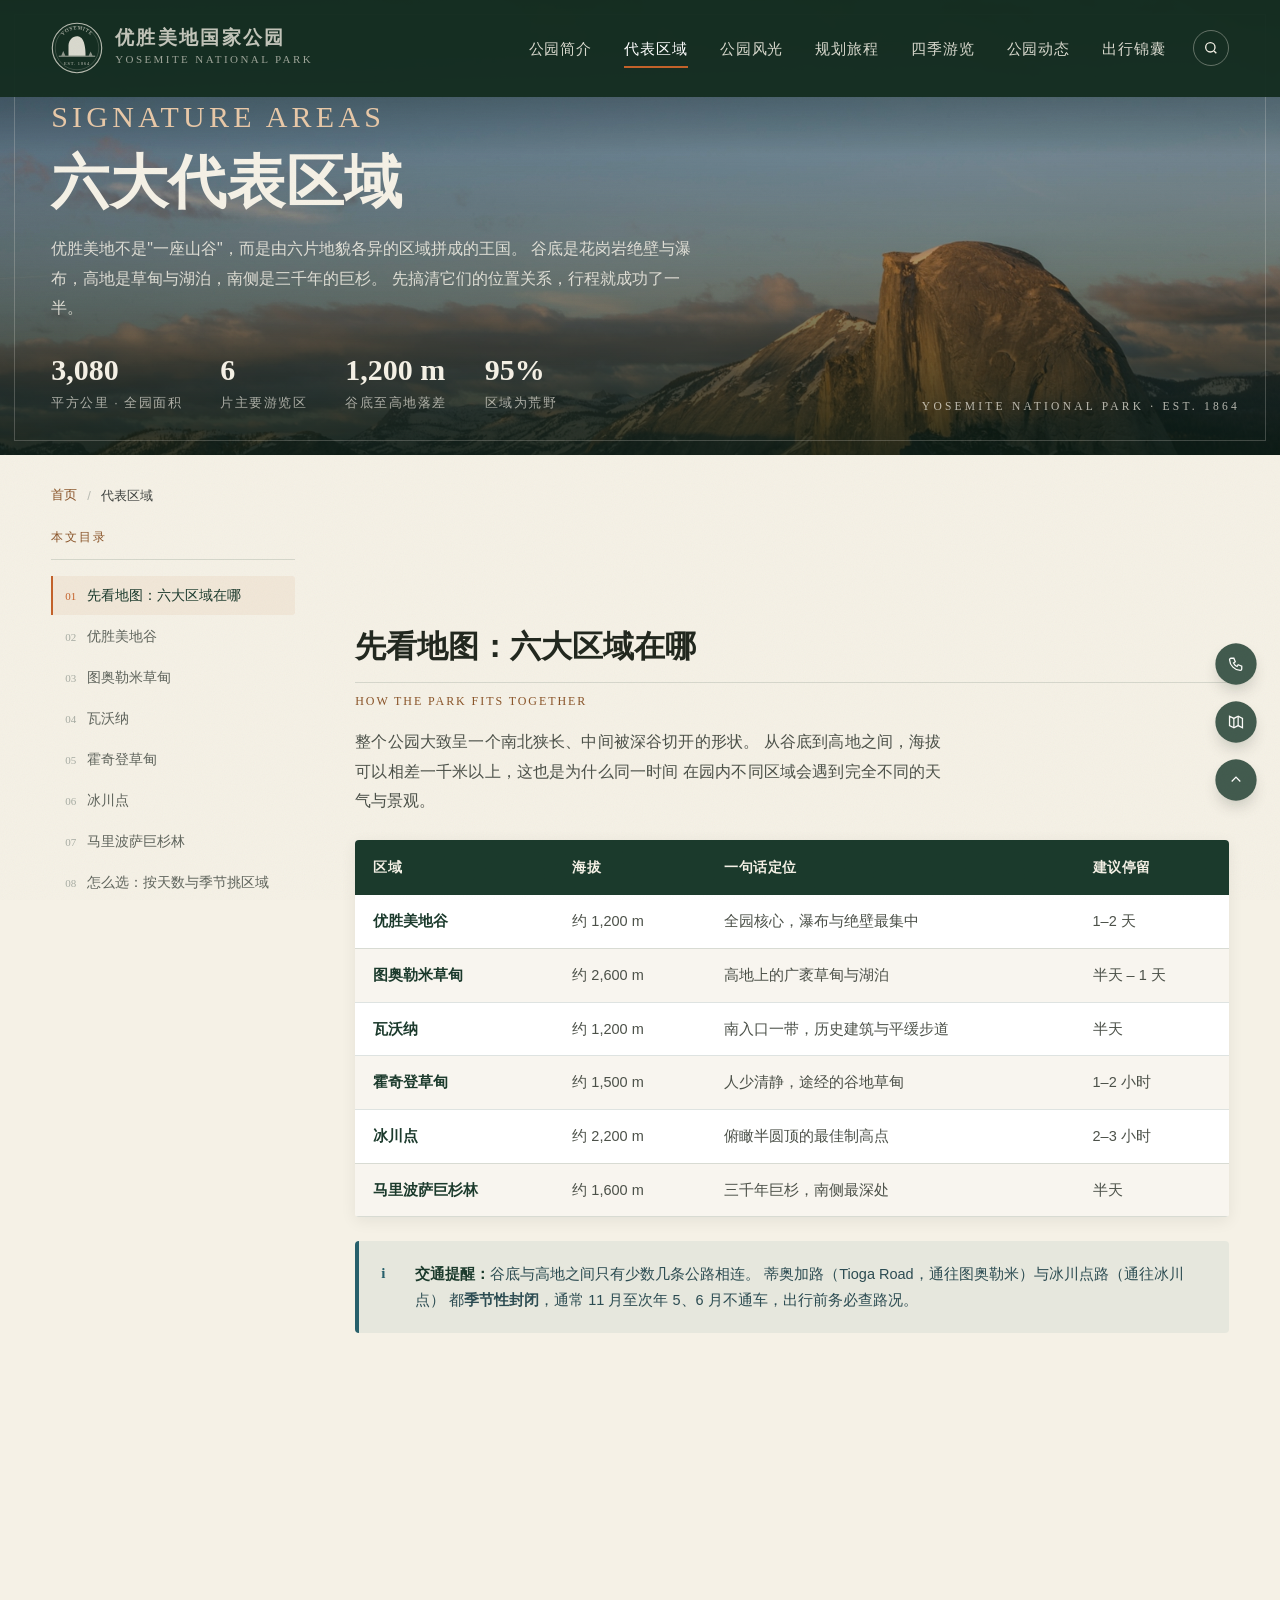
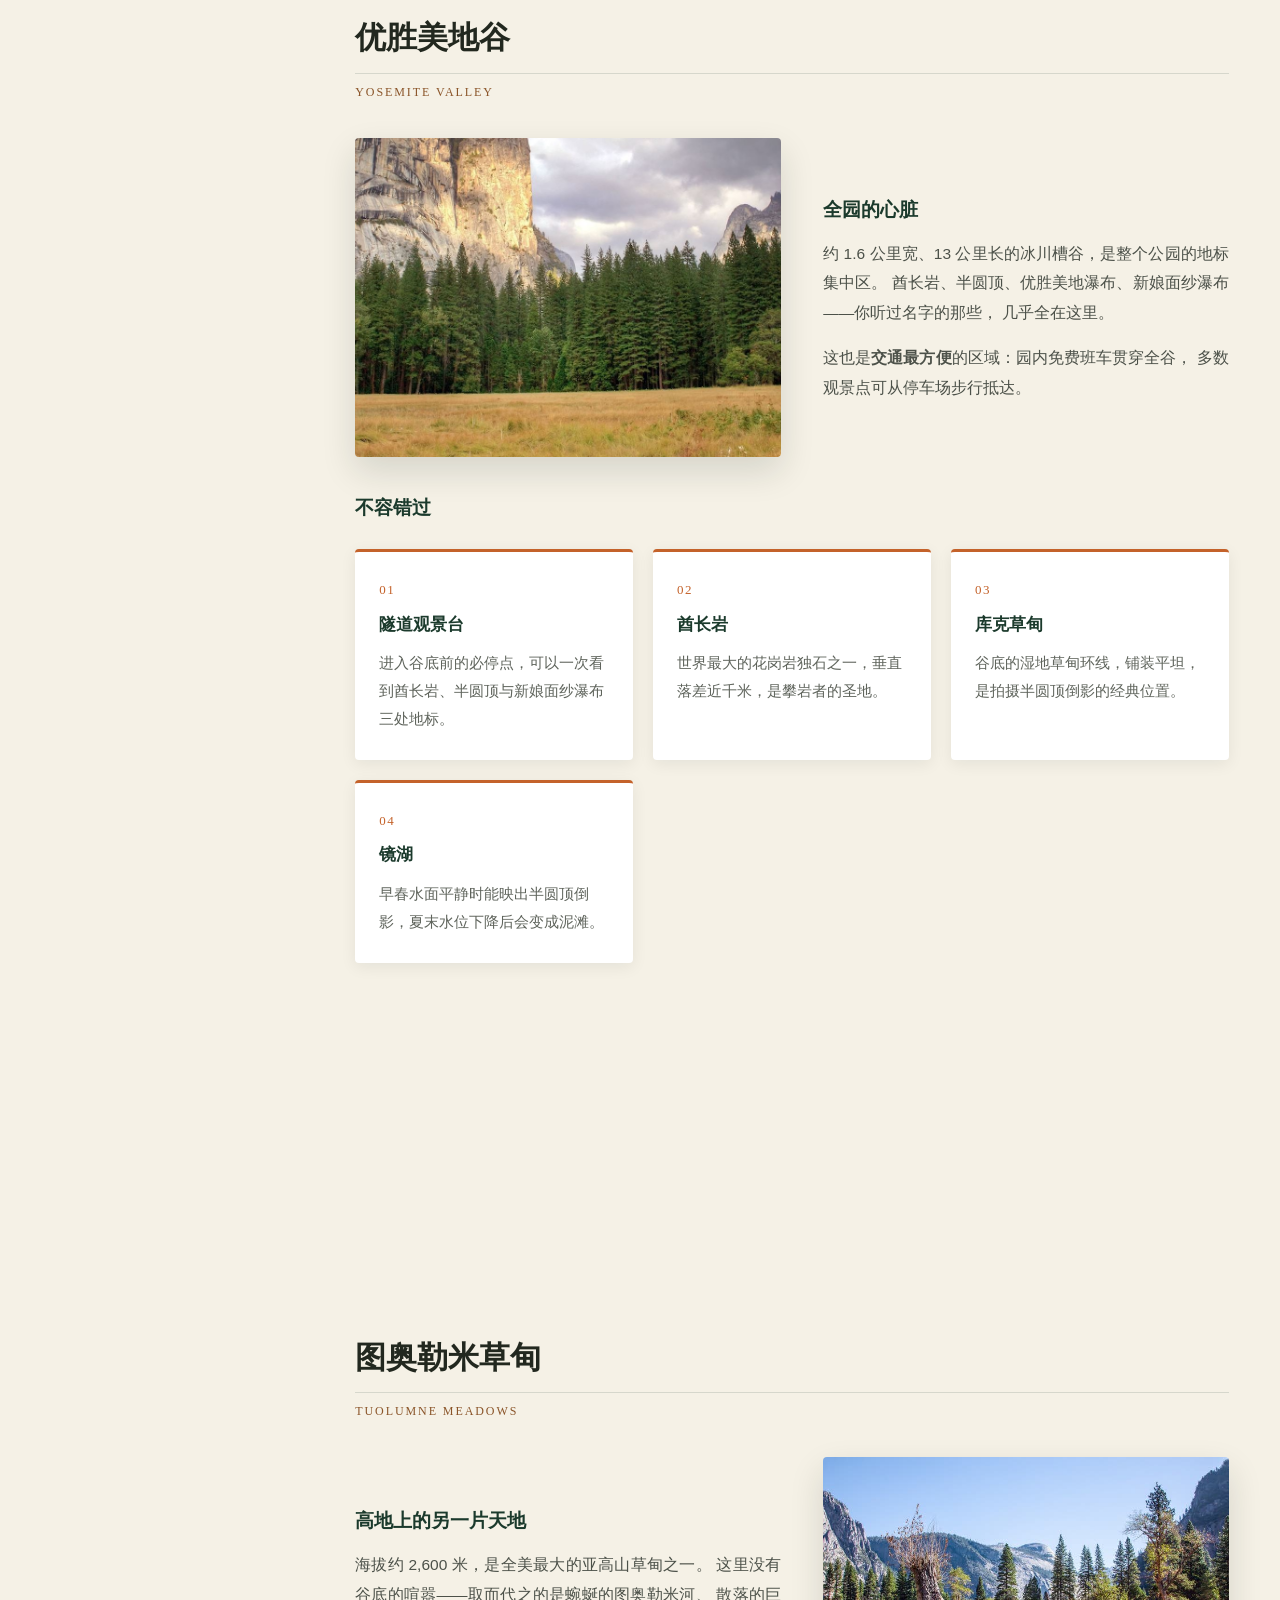
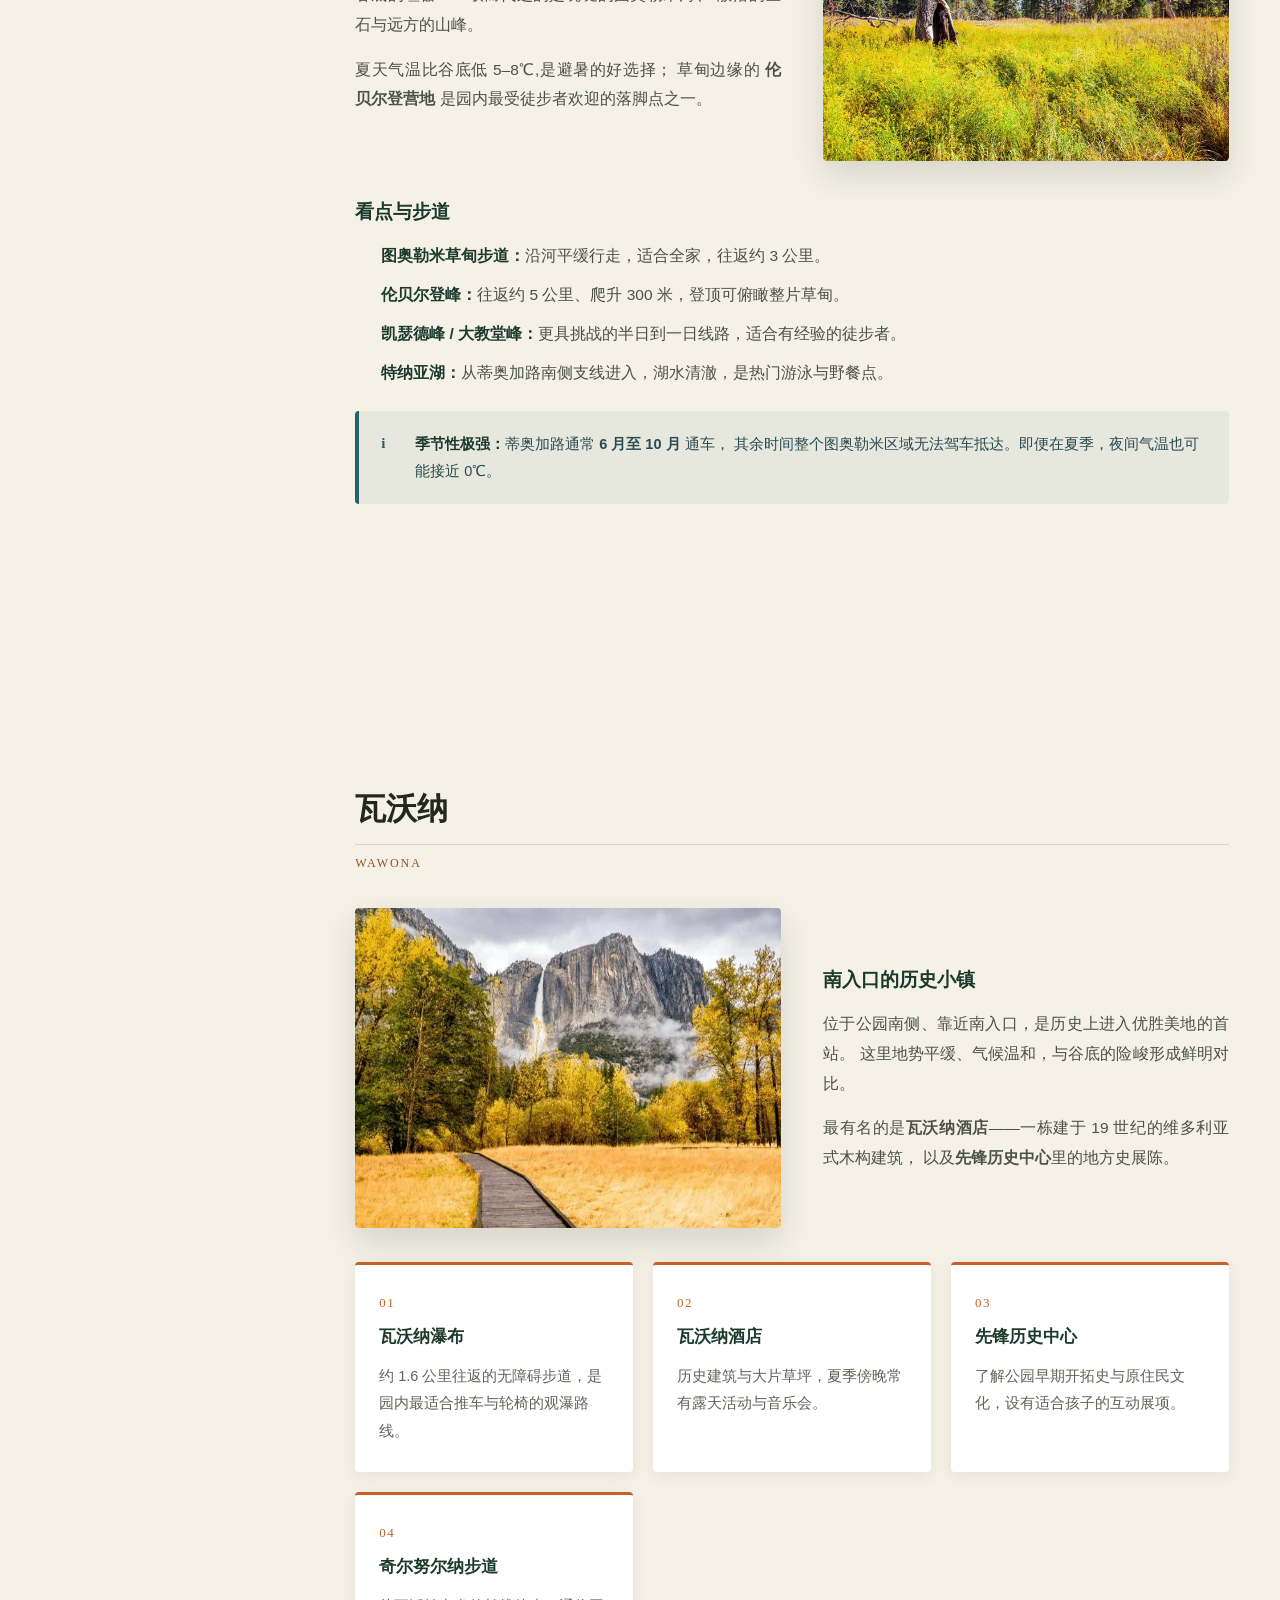
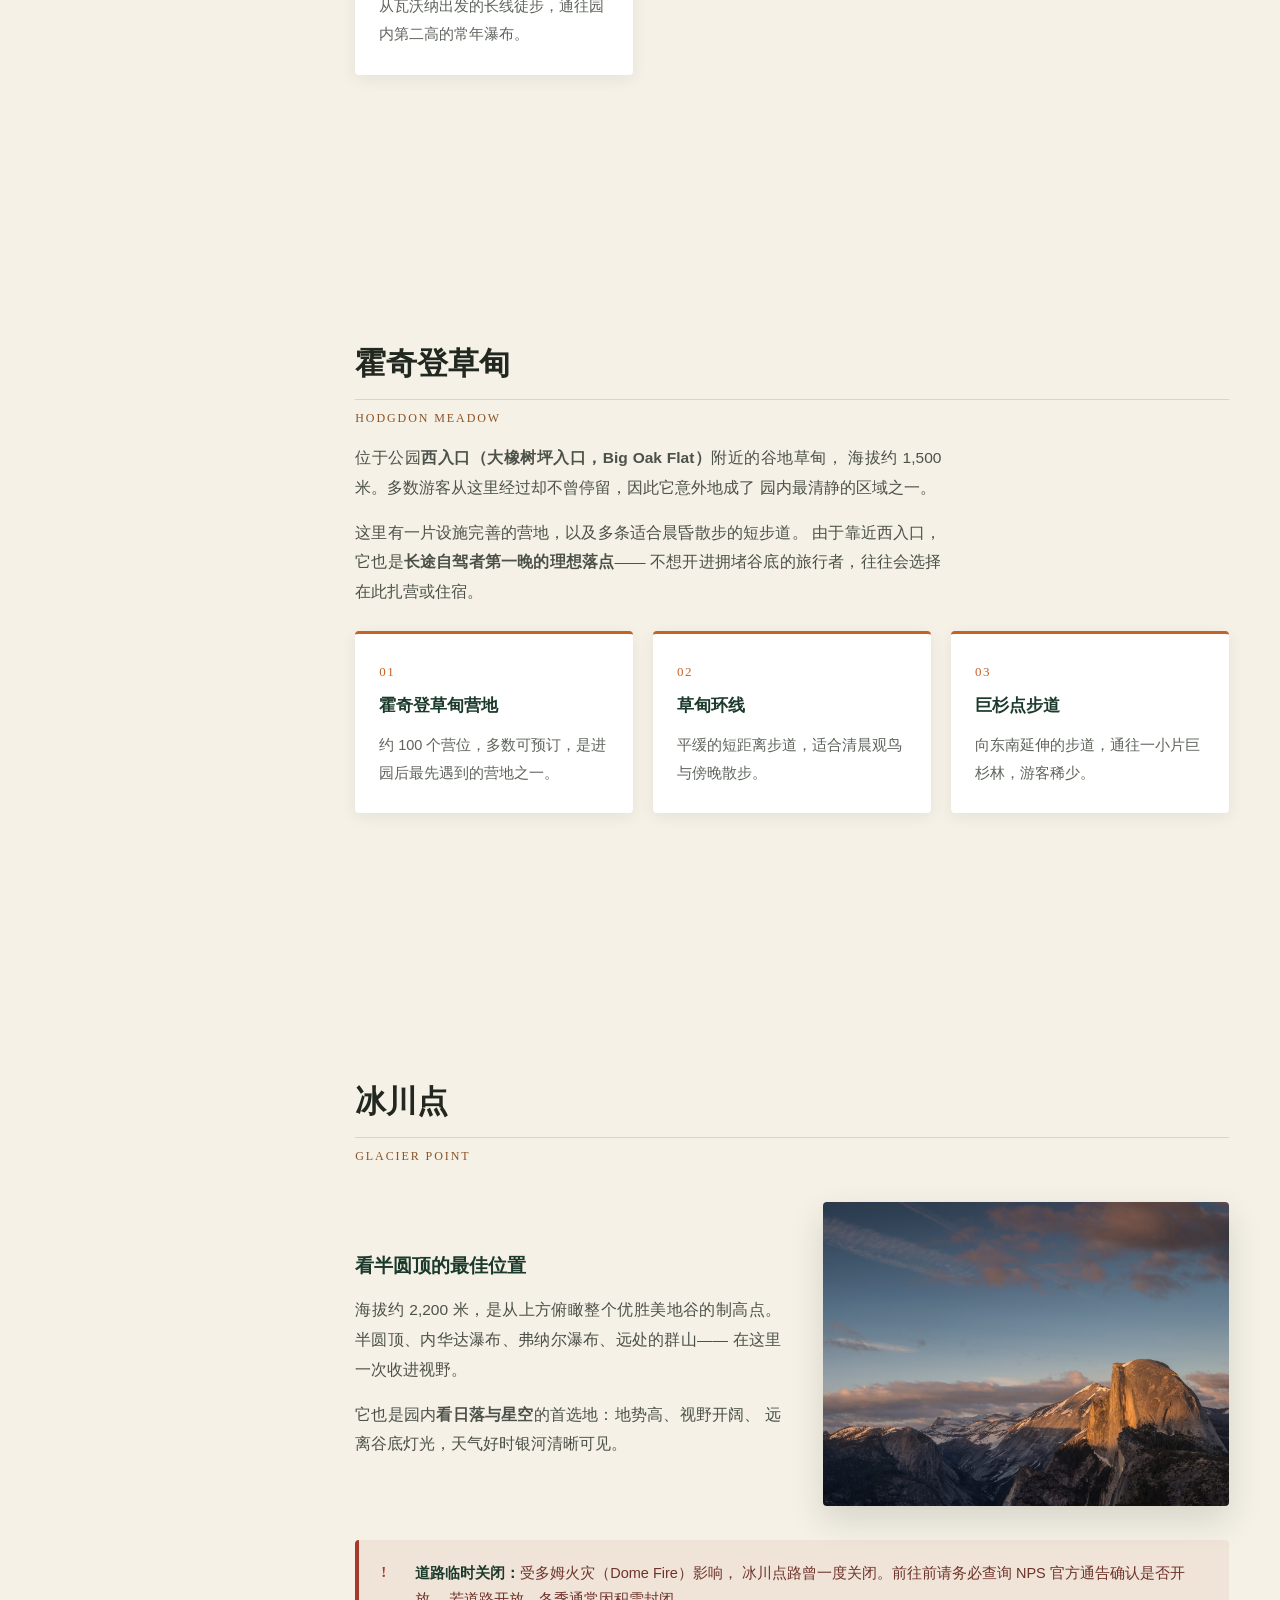
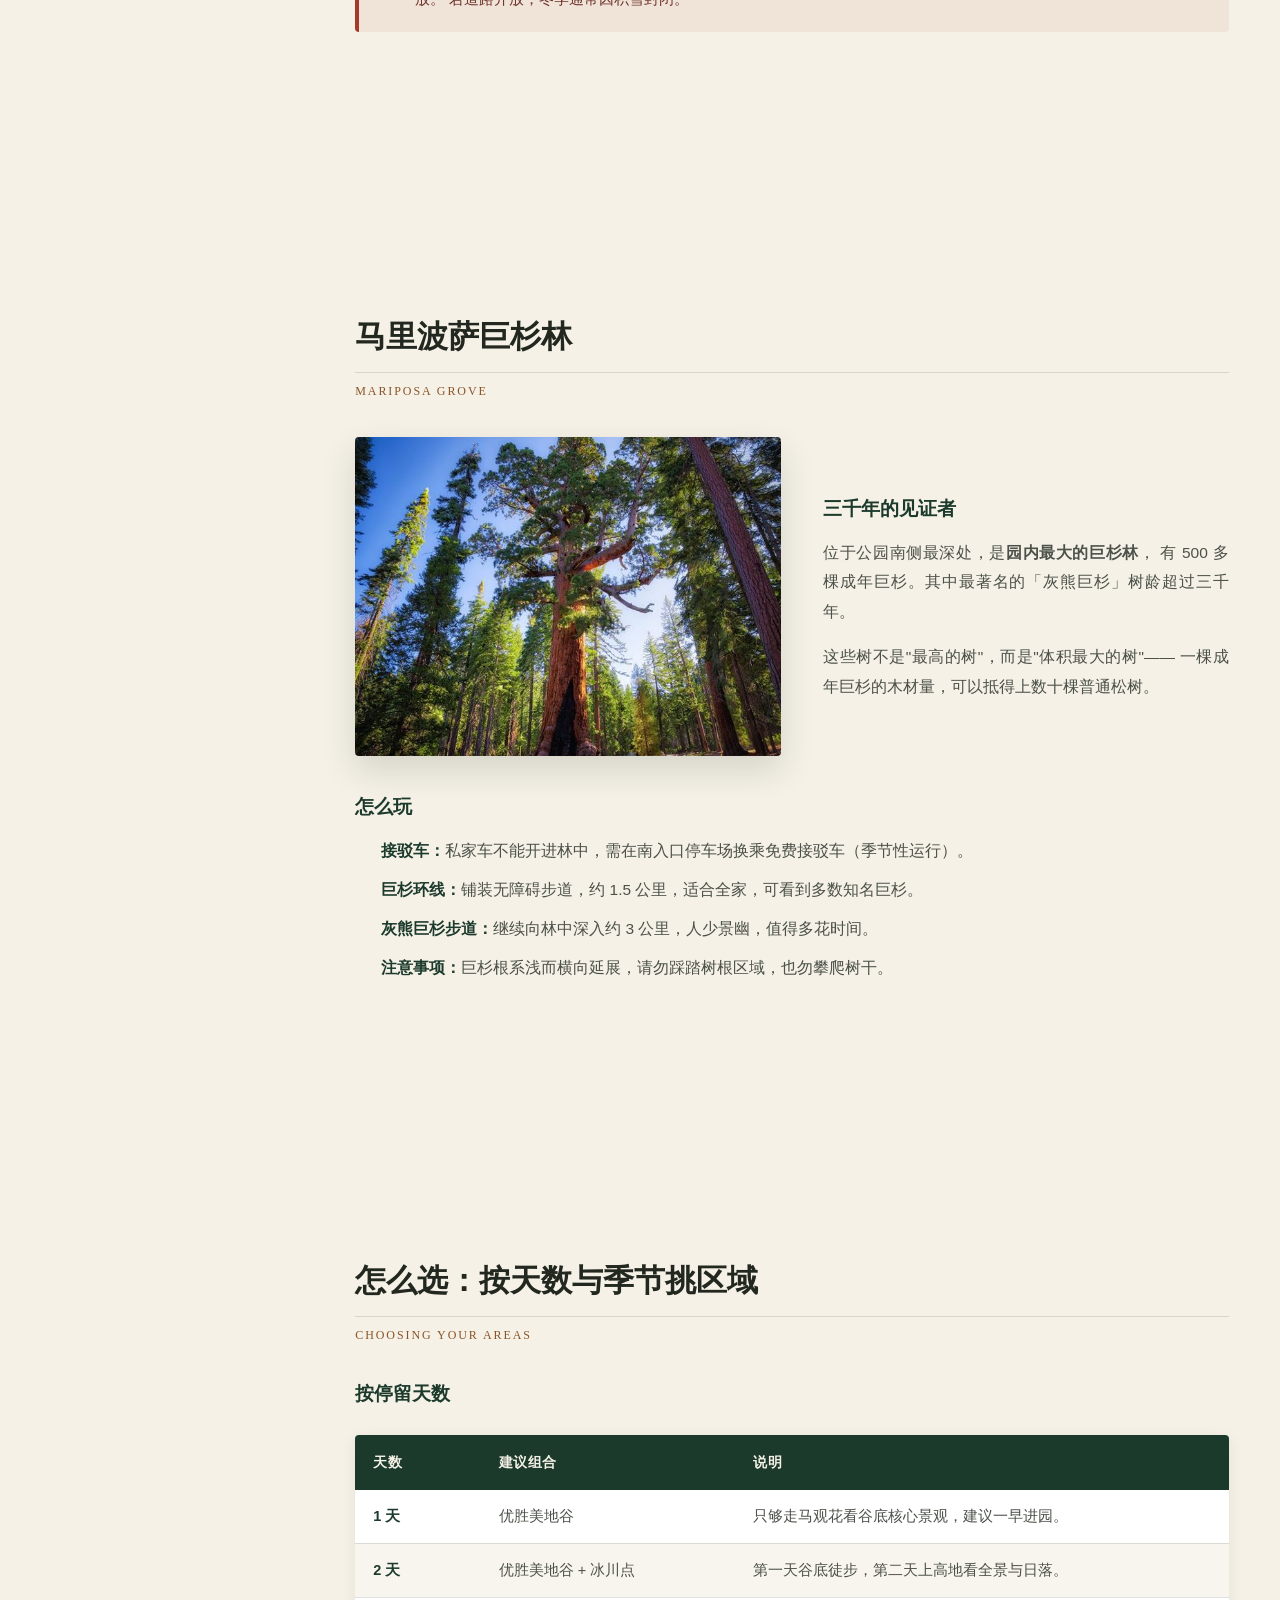
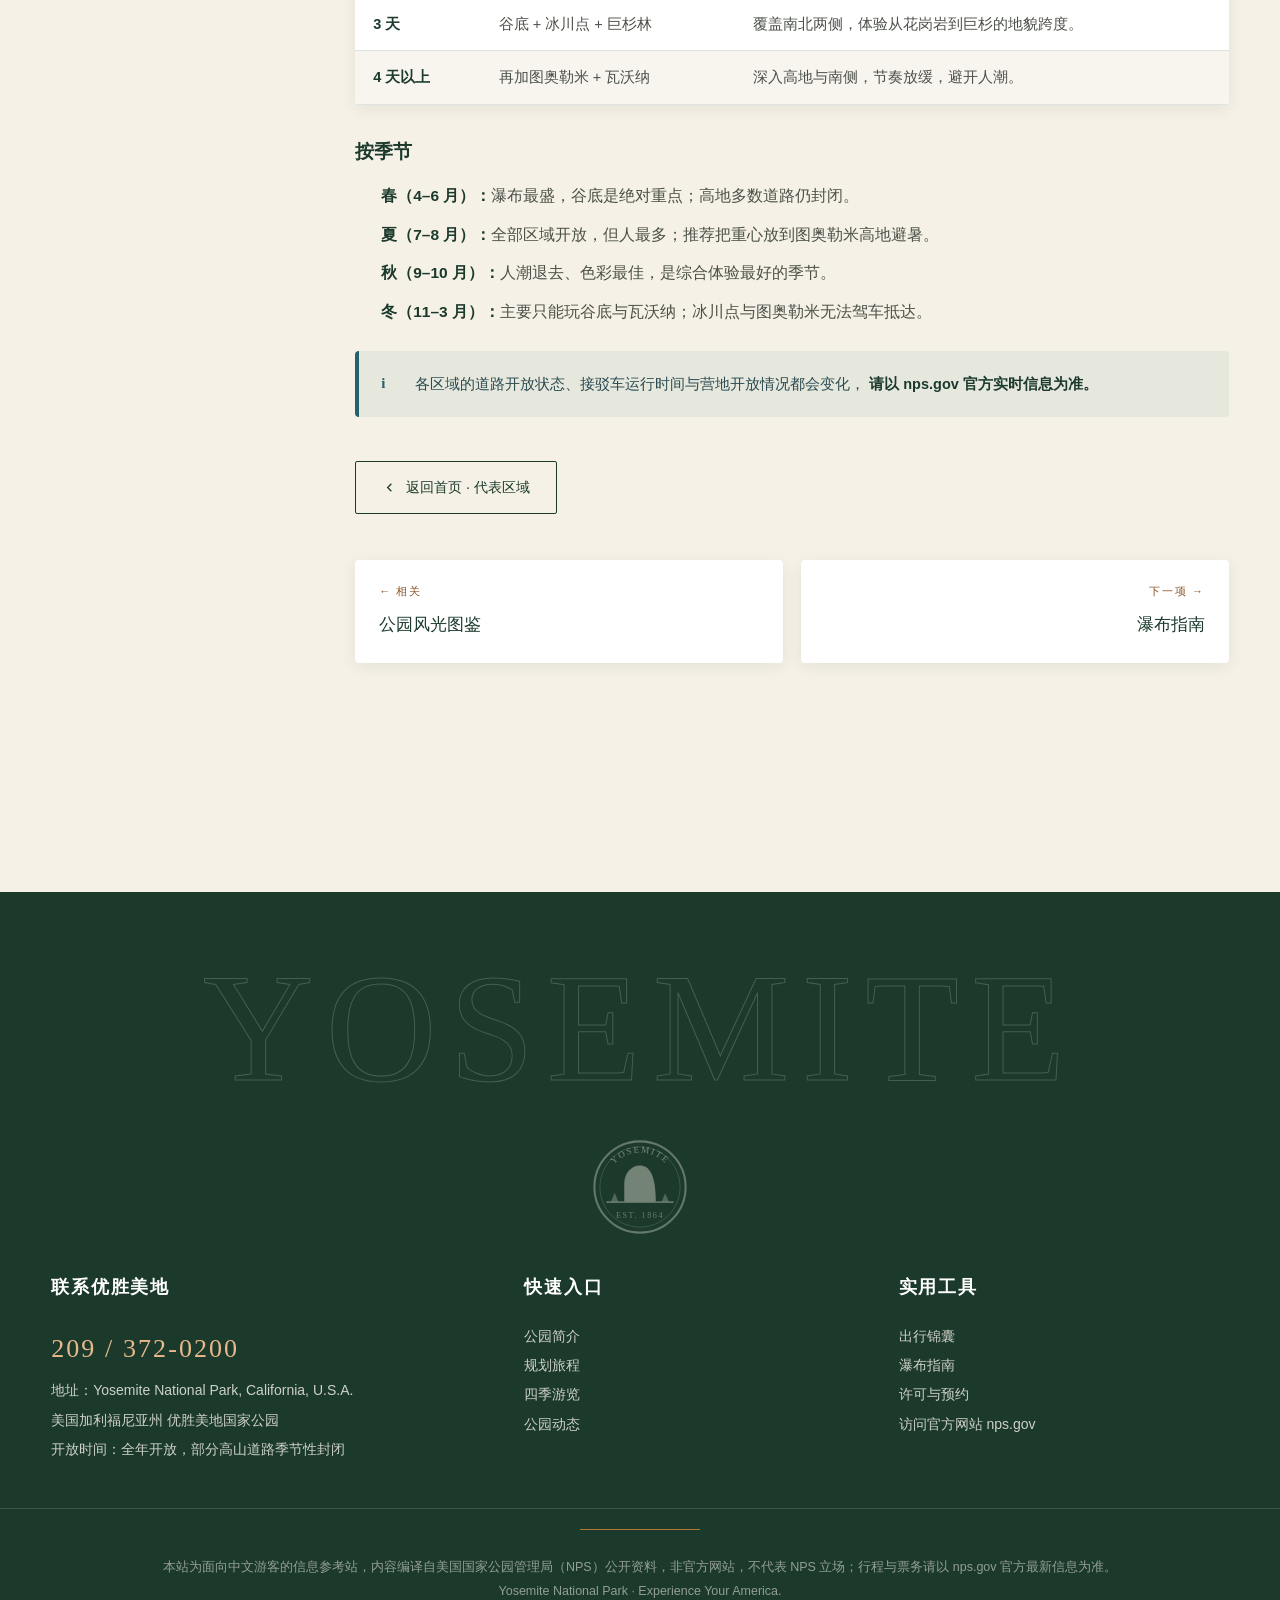
==== areas.html @ d453af0f "Publish Yosemite National Park site (11 pages, all assets)" ====
<!DOCTYPE html>
<html lang="zh-CN">
<head>
<meta charset="UTF-8">
<meta name="viewport" content="width=device-width, initial-scale=1.0">
<title>代表区域 · 优胜美地国家公园</title>
<meta name="description" content="优胜美地国家公园六大代表区域详解：优胜美地谷、图奥勒米草甸、瓦沃纳、霍奇登草甸、冰川点、马里波萨巨杉林。含各自特色、到达方式与推荐季节。">
<meta name="keywords" content="优胜美地谷,图奥勒米草甸,瓦沃纳,霍奇登草甸,冰川点,马里波萨巨杉林,Yosemite Valley">
<meta name="author" content="翻译2401 网站：刘知函 翻译：李昊霖 巨家泽">
<meta name="theme-color" content="#1B3A2C">
<link rel="icon" href="data:image/svg+xml,%3Csvg xmlns='http://www.w3.org/2000/svg' viewBox='0 0 32 32'%3E%3Crect width='32' height='32' rx='6' fill='%231B3A2C'/%3E%3Cpath d='M6 24 L13 11 L17 18 L20 13 L26 24 Z' fill='%23F5F1E6'/%3E%3Ccircle cx='23' cy='8' r='2.4' fill='%23C4622A'/%3E%3C/svg%3E">
<link rel="preconnect" href="https://miaoda.feishu.cn" crossorigin>
<link rel="stylesheet" href="https://miaoda.feishu.cn/fonts/css2?family=Marcellus&family=Noto+Serif+SC:wght@500;600;700;900&family=Noto+Sans+SC:wght@300;400;500;700&display=swap">
<link rel="stylesheet" href="css/style.css">
<link rel="stylesheet" href="css/motion.css">
<link rel="stylesheet" href="css/pages.css">
<!-- 设计升级：复古国家公园海报 × 杂志编辑感 -->
<link rel="stylesheet" href="css/design-upgrade.css">
</head>

<body id="top" class="page">

<!-- 纸张颗粒质感层 -->
<div class="grain" aria-hidden="true"></div>
<!-- 阅读进度细线 -->
<div class="read-progress" aria-hidden="true"><i></i></div>

<a class="sr-only" href="#main">跳到主要内容</a>

<header class="topbar is-solid">
  <div class="wrap">
    <a class="brand" href="index.html#top" aria-label="优胜美地国家公园首页">
      <svg class="badge" viewBox="0 0 64 64" fill="none" aria-hidden="true">
        <circle cx="32" cy="32" r="30.4" stroke="currentColor" stroke-width="1.4" opacity=".72"/>
        <circle cx="32" cy="32" r="26.8" stroke="currentColor" stroke-width=".6" opacity=".36"/>
        <path id="ymArcN" d="M10.39 24.13 A23 23 0 0 1 53.61 24.13" fill="none"/>
        <text font-family="Marcellus, serif" font-size="6.1" fill="currentColor"
              letter-spacing="1.05" opacity=".92">
          <textPath href="#ymArcN" startOffset="50%" text-anchor="middle">YOSEMITE</textPath>
        </text>
        <path d="M21.5 41.6 L21.5 29.6 C21.5 22.6 26.4 17.6 32 17.6
                 C37.6 17.6 42.5 22.6 42.5 41.6 Z" fill="currentColor" opacity=".88"/>
        <path d="M12.6 41.6 l2.5-5.8 2.5 5.8 z" fill="currentColor" opacity=".55"/>
        <path d="M46.4 41.6 l2.4-5.4 2.4 5.4 z" fill="currentColor" opacity=".55"/>
        <path d="M9.6 42.1 H54.4" stroke="currentColor" stroke-width="1.1" opacity=".7"/>
        <text x="32" y="52.6" font-family="Marcellus, serif" font-size="5.4"
              fill="currentColor" text-anchor="middle" letter-spacing="1.05"
              opacity=".78">EST. 1864</text>
      </svg>
      <span>
        <b>优胜美地国家公园</b>
        <span>YOSEMITE NATIONAL PARK</span>
      </span>
    </a>

    <nav class="nav" aria-label="主导航">
      <a href="index.html#about">公园简介</a>
      <a href="areas.html" class="active">代表区域</a>
      <a href="scenery.html">公园风光</a>
      <a href="plan.html">规划旅程</a>
      <a href="seasons.html">四季游览</a>
      <a href="news.html">公园动态</a>
      <a href="tips.html">出行锦囊</a>
      <button class="nav-search" aria-label="搜索"
              data-toast="搜索功能演示：请前往 nps.gov 搜索完整内容">
        <svg width="16" height="16" viewBox="0 0 24 24" fill="none" stroke="currentColor" stroke-width="2" aria-hidden="true">
          <circle cx="11" cy="11" r="7"/><path d="m20 20-3.5-3.5"/>
        </svg>
      </button>
    </nav>

    <button class="burger" aria-label="打开菜单" data-drawer-open>
      <i></i><i></i><i></i>
    </button>
  </div>
</header>

<div class="drawer" id="drawer" aria-hidden="true">
  <button class="drawer-close" aria-label="关闭菜单" data-drawer-close>&times;</button>
  <a href="index.html#top">首页</a>
  <a href="index.html#about">公园简介</a>
  <a href="areas.html">代表区域</a>
  <a href="scenery.html">公园风光</a>
  <a href="plan.html">规划旅程</a>
  <a href="seasons.html">四季游览</a>
  <a href="news.html">公园动态</a>
  <a href="tips.html">出行锦囊</a>
</div>

<section class="page-hero" data-section="代表区域">
  <img src="assets/banner-halfdome.jpg" alt="从冰川点远眺半圆顶与优胜美地谷全景" fetchpriority="high">
  <span class="hero-coord tl" aria-hidden="true">37.7456° N · 119.5936° W</span>
  <span class="hero-coord br" aria-hidden="true">YOSEMITE NATIONAL PARK · EST. 1864</span>
  <div class="wrap">
    <div class="eyebrow" data-reveal="down">Signature Areas</div>
    <h1 data-split>六大代表区域</h1>
    <p class="lede" data-reveal="up">
      优胜美地不是"一座山谷"，而是由六片地貌各异的区域拼成的王国。
      谷底是花岗岩绝壁与瀑布，高地是草甸与湖泊，南侧是三千年的巨杉。
      先搞清它们的位置关系，行程就成功了一半。
    </p>

    <div class="hero-facts" data-reveal="up">
      <div><b>3,080</b><span>平方公里 · 全园面积</span></div>
      <div><b>6</b><span>片主要游览区</span></div>
      <div><b>1,200 m</b><span>谷底至高地落差</span></div>
      <div><b>95%</b><span>区域为荒野</span></div>
    </div>
  </div>
</section>

<div class="page-body">
  <div class="wrap">
    <nav class="crumb" aria-label="面包屑导航">
      <a href="index.html">首页</a>
      <span class="sep">/</span>
      <span class="cur">代表区域</span>
    </nav>
  </div>

  <div class="wrap">
    <div class="doc-layout">

      <aside class="doc-toc" aria-label="本页目录">
        <h6>本文目录</h6>
        <ol>
          <li><a href="#layout">先看地图：六大区域在哪</a></li>
          <li><a href="#valley">优胜美地谷</a></li>
          <li><a href="#tuolumne">图奥勒米草甸</a></li>
          <li><a href="#wawona">瓦沃纳</a></li>
          <li><a href="#hodgdon">霍奇登草甸</a></li>
          <li><a href="#glacier">冰川点</a></li>
          <li><a href="#mariposa">马里波萨巨杉林</a></li>
          <li><a href="#choose">怎么选：按天数与季节挑区域</a></li>
        </ol>
      </aside>

      <main class="doc-main" id="main">

        <section id="layout" data-reveal-group>
          <h2 data-reveal="up">先看地图：六大区域在哪</h2>
          <div class="en-sub" data-reveal="up">How the Park Fits Together</div>

          <p data-reveal="up">
            整个公园大致呈一个南北狭长、中间被深谷切开的形状。
            从谷底到高地之间，海拔可以相差一千米以上，这也是为什么同一时间
            在园内不同区域会遇到完全不同的天气与景观。
          </p>

          <div class="table-wrap" data-reveal="up">
            <table class="data">
              <thead>
                <tr>
                  <th>区域</th>
                  <th>海拔</th>
                  <th>一句话定位</th>
                  <th>建议停留</th>
                </tr>
              </thead>
              <tbody>
                <tr>
                  <td>优胜美地谷</td>
                  <td>约 1,200 m</td>
                  <td>全园核心，瀑布与绝壁最集中</td>
                  <td>1–2 天</td>
                </tr>
                <tr>
                  <td>图奥勒米草甸</td>
                  <td>约 2,600 m</td>
                  <td>高地上的广袤草甸与湖泊</td>
                  <td>半天 – 1 天</td>
                </tr>
                <tr>
                  <td>瓦沃纳</td>
                  <td>约 1,200 m</td>
                  <td>南入口一带，历史建筑与平缓步道</td>
                  <td>半天</td>
                </tr>
                <tr>
                  <td>霍奇登草甸</td>
                  <td>约 1,500 m</td>
                  <td>人少清静，途经的谷地草甸</td>
                  <td>1–2 小时</td>
                </tr>
                <tr>
                  <td>冰川点</td>
                  <td>约 2,200 m</td>
                  <td>俯瞰半圆顶的最佳制高点</td>
                  <td>2–3 小时</td>
                </tr>
                <tr>
                  <td>马里波萨巨杉林</td>
                  <td>约 1,600 m</td>
                  <td>三千年巨杉，南侧最深处</td>
                  <td>半天</td>
                </tr>
              </tbody>
            </table>
          </div>

          <div class="note info" data-reveal="up">
            <div class="note-ic">i</div>
            <div>
              <strong>交通提醒：</strong>谷底与高地之间只有少数几条公路相连。
              蒂奥加路（Tioga Road，通往图奥勒米）与冰川点路（通往冰川点）
              都<b>季节性封闭</b>，通常 11 月至次年 5、6 月不通车，出行前务必查路况。
            </div>
          </div>
        </section>

        <section id="valley" data-reveal-group>
          <h2 data-reveal="up">优胜美地谷</h2>
          <div class="en-sub" data-reveal="up">Yosemite Valley</div>

          <div class="media-row" data-reveal="up">
            <div class="media-img">
              <img src="assets/banner-valley.jpg" alt="优胜美地谷全景，草甸与两侧花岗岩绝壁" loading="lazy">
            </div>
            <div class="media-txt">
              <h3>全园的心脏</h3>
              <p>
                约 1.6 公里宽、13 公里长的冰川槽谷，是整个公园的地标集中区。
                酋长岩、半圆顶、优胜美地瀑布、新娘面纱瀑布——你听过名字的那些，
                几乎全在这里。
              </p>
              <p>
                这也是<b>交通最方便</b>的区域：园内免费班车贯穿全谷，
                多数观景点可从停车场步行抵达。
              </p>
            </div>
          </div>

          <h3 data-reveal="up">不容错过</h3>
          <div class="card-grid" data-reveal="up">
            <div class="info-card">
              <span class="num">01</span>
              <h4>隧道观景台</h4>
              <p>进入谷底前的必停点，可以一次看到酋长岩、半圆顶与新娘面纱瀑布三处地标。</p>
            </div>
            <div class="info-card">
              <span class="num">02</span>
              <h4>酋长岩</h4>
              <p>世界最大的花岗岩独石之一，垂直落差近千米，是攀岩者的圣地。</p>
            </div>
            <div class="info-card">
              <span class="num">03</span>
              <h4>库克草甸</h4>
              <p>谷底的湿地草甸环线，铺装平坦，是拍摄半圆顶倒影的经典位置。</p>
            </div>
            <div class="info-card">
              <span class="num">04</span>
              <h4>镜湖</h4>
              <p>早春水面平静时能映出半圆顶倒影，夏末水位下降后会变成泥滩。</p>
            </div>
          </div>

          <div class="note" data-reveal="up">
            <div class="note-ic">!</div>
            <div>
              谷底在 5–9 月的白天常常堵车、停车位紧张。建议把车停在
              <b>约塞米蒂村或咖喱村</b>的大型停车场，改乘免费班车出行。
            </div>
          </div>
        </section>

        <section id="tuolumne" data-reveal-group>
          <h2 data-reveal="up">图奥勒米草甸</h2>
          <div class="en-sub" data-reveal="up">Tuolumne Meadows</div>

          <div class="media-row flip" data-reveal="up">
            <div class="media-img">
              <img src="assets/sc-meadow.jpg" alt="图奥勒米草甸的开阔高地与远处的花岗岩山峰" loading="lazy">
            </div>
            <div class="media-txt">
              <h3>高地上的另一片天地</h3>
              <p>
                海拔约 2,600 米，是全美最大的亚高山草甸之一。
                这里没有谷底的喧嚣——取而代之的是蜿蜒的图奥勒米河、
                散落的巨石与远方的山峰。
              </p>
              <p>
                夏天气温比谷底低 5–8℃,是避暑的好选择；
                草甸边缘的 <b>伦贝尔登营地</b> 是园内最受徒步者欢迎的落脚点之一。
              </p>
            </div>
          </div>

          <h3 data-reveal="up">看点与步道</h3>
          <ul class="bullets" data-reveal="up">
            <li><strong>图奥勒米草甸步道：</strong>沿河平缓行走，适合全家，往返约 3 公里。</li>
            <li><strong>伦贝尔登峰：</strong>往返约 5 公里、爬升 300 米，登顶可俯瞰整片草甸。</li>
            <li><strong>凯瑟德峰 / 大教堂峰：</strong>更具挑战的半日到一日线路，适合有经验的徒步者。</li>
            <li><strong>特纳亚湖：</strong>从蒂奥加路南侧支线进入，湖水清澈，是热门游泳与野餐点。</li>
          </ul>

          <div class="note info" data-reveal="up">
            <div class="note-ic">i</div>
            <div>
              <strong>季节性极强：</strong>蒂奥加路通常 <b>6 月至 10 月</b> 通车，
              其余时间整个图奥勒米区域无法驾车抵达。即便在夏季，夜间气温也可能接近 0℃。
            </div>
          </div>
        </section>

        <section id="wawona" data-reveal-group>
          <h2 data-reveal="up">瓦沃纳</h2>
          <div class="en-sub" data-reveal="up">Wawona</div>

          <div class="media-row" data-reveal="up">
            <div class="media-img">
              <img src="assets/season-autumn.jpg" alt="瓦沃纳一带秋季的金黄草甸与木栈道" loading="lazy">
            </div>
            <div class="media-txt">
              <h3>南入口的历史小镇</h3>
              <p>
                位于公园南侧、靠近南入口，是历史上进入优胜美地的首站。
                这里地势平缓、气候温和，与谷底的险峻形成鲜明对比。
              </p>
              <p>
                最有名的是<b>瓦沃纳酒店</b>——一栋建于 19 世纪的维多利亚式木构建筑，
                以及<b>先锋历史中心</b>里的地方史展陈。
              </p>
            </div>
          </div>

          <div class="card-grid" data-reveal="up">
            <div class="info-card">
              <span class="num">01</span>
              <h4>瓦沃纳瀑布</h4>
              <p>约 1.6 公里往返的无障碍步道，是园内最适合推车与轮椅的观瀑路线。</p>
            </div>
            <div class="info-card">
              <span class="num">02</span>
              <h4>瓦沃纳酒店</h4>
              <p>历史建筑与大片草坪，夏季傍晚常有露天活动与音乐会。</p>
            </div>
            <div class="info-card">
              <span class="num">03</span>
              <h4>先锋历史中心</h4>
              <p>了解公园早期开拓史与原住民文化，设有适合孩子的互动展项。</p>
            </div>
            <div class="info-card">
              <span class="num">04</span>
              <h4>奇尔努尔纳步道</h4>
              <p>从瓦沃纳出发的长线徒步，通往园内第二高的常年瀑布。</p>
            </div>
          </div>
        </section>

        <section id="hodgdon" data-reveal-group>
          <h2 data-reveal="up">霍奇登草甸</h2>
          <div class="en-sub" data-reveal="up">Hodgdon Meadow</div>

          <p data-reveal="up">
            位于公园<b>西入口（大橡树坪入口，Big Oak Flat）</b>附近的谷地草甸，
            海拔约 1,500 米。多数游客从这里经过却不曾停留，因此它意外地成了
            园内最清静的区域之一。
          </p>

          <p data-reveal="up">
            这里有一片设施完善的营地，以及多条适合晨昏散步的短步道。
            由于靠近西入口，它也是<b>长途自驾者第一晚的理想落点</b>——
            不想开进拥堵谷底的旅行者，往往会选择在此扎营或住宿。
          </p>

          <div class="card-grid" data-reveal="up">
            <div class="info-card">
              <span class="num">01</span>
              <h4>霍奇登草甸营地</h4>
              <p>约 100 个营位，多数可预订，是进园后最先遇到的营地之一。</p>
            </div>
            <div class="info-card">
              <span class="num">02</span>
              <h4>草甸环线</h4>
              <p>平缓的短距离步道，适合清晨观鸟与傍晚散步。</p>
            </div>
            <div class="info-card">
              <span class="num">03</span>
              <h4>巨杉点步道</h4>
              <p>向东南延伸的步道，通往一小片巨杉林，游客稀少。</p>
            </div>
          </div>
        </section>

        <section id="glacier" data-reveal-group>
          <h2 data-reveal="up">冰川点</h2>
          <div class="en-sub" data-reveal="up">Glacier Point</div>

          <div class="media-row flip" data-reveal="up">
            <div class="media-img">
              <img src="assets/banner-halfdome.jpg" alt="从冰川点远眺半圆顶，日落时分的金色光线" loading="lazy">
            </div>
            <div class="media-txt">
              <h3>看半圆顶的最佳位置</h3>
              <p>
                海拔约 2,200 米，是从上方俯瞰整个优胜美地谷的制高点。
                半圆顶、内华达瀑布、弗纳尔瀑布、远处的群山——
                在这里一次收进视野。
              </p>
              <p>
                它也是园内<b>看日落与星空</b>的首选地：地势高、视野开阔、
                远离谷底灯光，天气好时银河清晰可见。
              </p>
            </div>
          </div>

          <div class="note safety" data-reveal="up">
            <div class="note-ic">!</div>
            <div>
              <strong>道路临时关闭：</strong>受多姆火灾（Dome Fire）影响，
              冰川点路曾一度关闭。前往前请务必查询 NPS 官方通告确认是否开放。
              若道路开放，冬季通常因积雪封闭。
            </div>
          </div>
        </section>

        <section id="mariposa" data-reveal-group>
          <h2 data-reveal="up">马里波萨巨杉林</h2>
          <div class="en-sub" data-reveal="up">Mariposa Grove</div>

          <div class="media-row" data-reveal="up">
            <div class="media-img">
              <img src="assets/sc-sequoia.jpg" alt="马里波萨巨杉林中粗壮的巨杉树干" loading="lazy">
            </div>
            <div class="media-txt">
              <h3>三千年的见证者</h3>
              <p>
                位于公园南侧最深处，是<b>园内最大的巨杉林</b>，
                有 500 多棵成年巨杉。其中最著名的「灰熊巨杉」树龄超过三千年。
              </p>
              <p>
                这些树不是"最高的树"，而是"体积最大的树"——
                一棵成年巨杉的木材量，可以抵得上数十棵普通松树。
              </p>
            </div>
          </div>

          <h3 data-reveal="up">怎么玩</h3>
          <ul class="bullets" data-reveal="up">
            <li><strong>接驳车：</strong>私家车不能开进林中，需在南入口停车场换乘免费接驳车（季节性运行）。</li>
            <li><strong>巨杉环线：</strong>铺装无障碍步道，约 1.5 公里，适合全家，可看到多数知名巨杉。</li>
            <li><strong>灰熊巨杉步道：</strong>继续向林中深入约 3 公里，人少景幽，值得多花时间。</li>
            <li><strong>注意事项：</strong>巨杉根系浅而横向延展，请勿踩踏树根区域，也勿攀爬树干。</li>
          </ul>
        </section>

        <section id="choose" data-reveal-group>
          <h2 data-reveal="up">怎么选：按天数与季节挑区域</h2>
          <div class="en-sub" data-reveal="up">Choosing Your Areas</div>

          <h3 data-reveal="up">按停留天数</h3>
          <div class="table-wrap" data-reveal="up">
            <table class="data">
              <thead>
                <tr>
                  <th>天数</th>
                  <th>建议组合</th>
                  <th>说明</th>
                </tr>
              </thead>
              <tbody>
                <tr>
                  <td>1 天</td>
                  <td>优胜美地谷</td>
                  <td>只够走马观花看谷底核心景观，建议一早进园。</td>
                </tr>
                <tr>
                  <td>2 天</td>
                  <td>优胜美地谷 + 冰川点</td>
                  <td>第一天谷底徒步，第二天上高地看全景与日落。</td>
                </tr>
                <tr>
                  <td>3 天</td>
                  <td>谷底 + 冰川点 + 巨杉林</td>
                  <td>覆盖南北两侧，体验从花岗岩到巨杉的地貌跨度。</td>
                </tr>
                <tr>
                  <td>4 天以上</td>
                  <td>再加图奥勒米 + 瓦沃纳</td>
                  <td>深入高地与南侧，节奏放缓，避开人潮。</td>
                </tr>
              </tbody>
            </table>
          </div>

          <h3 data-reveal="up">按季节</h3>
          <ul class="bullets" data-reveal="up">
            <li><strong>春（4–6 月）：</strong>瀑布最盛，谷底是绝对重点；高地多数道路仍封闭。</li>
            <li><strong>夏（7–8 月）：</strong>全部区域开放，但人最多；推荐把重心放到图奥勒米高地避暑。</li>
            <li><strong>秋（9–10 月）：</strong>人潮退去、色彩最佳，是综合体验最好的季节。</li>
            <li><strong>冬（11–3 月）：</strong>主要只能玩谷底与瓦沃纳；冰川点与图奥勒米无法驾车抵达。</li>
          </ul>

          <div class="note info" data-reveal="up">
            <div class="note-ic">i</div>
            <div>
              各区域的道路开放状态、接驳车运行时间与营地开放情况都会变化，
              <strong>请以 nps.gov 官方实时信息为准。</strong>
            </div>
          </div>

          <div data-reveal="up" style="margin-top:34px">
            <a class="back-home" href="index.html#areas">
              <svg width="15" height="15" viewBox="0 0 24 24" fill="none" stroke="currentColor" stroke-width="2" aria-hidden="true">
                <path d="m15 18-6-6 6-6"/>
              </svg>
              返回首页 · 代表区域
            </a>
          </div>

          <nav class="page-nav" aria-label="页面导航">
            <a class="prev" href="scenery.html">
              <span class="dir">← 相关</span>
              <span class="ttl">公园风光图鉴</span>
            </a>
            <a class="next" href="waterfalls.html">
              <span class="dir">下一项 →</span>
              <span class="ttl">瀑布指南</span>
            </a>
          </nav>
        </section>

      </main>
    </div>
  </div>
</div>

<footer class="footer">
  <div class="footer-watermark" aria-hidden="true">YOSEMITE</div>
  <div class="footer-badge" aria-hidden="true">
      <svg class="badge" viewBox="0 0 64 64" fill="none" aria-hidden="true">
        <circle cx="32" cy="32" r="30.4" stroke="currentColor" stroke-width="1.4" opacity=".72"/>
        <circle cx="32" cy="32" r="26.8" stroke="currentColor" stroke-width=".6" opacity=".36"/>
        <path id="ymArcF" d="M10.39 24.13 A23 23 0 0 1 53.61 24.13" fill="none"/>
        <text font-family="Marcellus, serif" font-size="6.1" fill="currentColor"
              letter-spacing="1.05" opacity=".92">
          <textPath href="#ymArcF" startOffset="50%" text-anchor="middle">YOSEMITE</textPath>
        </text>
        <path d="M21.5 41.6 L21.5 29.6 C21.5 22.6 26.4 17.6 32 17.6
                 C37.6 17.6 42.5 22.6 42.5 41.6 Z" fill="currentColor" opacity=".88"/>
        <path d="M12.6 41.6 l2.5-5.8 2.5 5.8 z" fill="currentColor" opacity=".55"/>
        <path d="M46.4 41.6 l2.4-5.4 2.4 5.4 z" fill="currentColor" opacity=".55"/>
        <path d="M9.6 42.1 H54.4" stroke="currentColor" stroke-width="1.1" opacity=".7"/>
        <text x="32" y="52.6" font-family="Marcellus, serif" font-size="5.4"
              fill="currentColor" text-anchor="middle" letter-spacing="1.05"
              opacity=".78">EST. 1864</text>
      </svg>
  </div>
  <div class="wrap footer-grid">
    <div>
      <h5>联系优胜美地</h5>
      <p class="hotline">209 / 372-0200</p>
      <p>地址：Yosemite National Park, California, U.S.A.<br>美国加利福尼亚州 优胜美地国家公园</p>
      <p>开放时间：全年开放，部分高山道路季节性封闭</p>
    </div>

    <div>
      <h5>快速入口</h5>
      <ul>
        <li><a href="index.html#about">公园简介</a></li>
        <li><a href="plan.html">规划旅程</a></li>
        <li><a href="seasons.html">四季游览</a></li>
        <li><a href="news.html">公园动态</a></li>
      </ul>
    </div>

    <div>
      <h5>实用工具</h5>
      <ul>
        <li><a href="tips.html">出行锦囊</a></li>
        <li><a href="waterfalls.html">瀑布指南</a></li>
        <li><a href="permits.html">许可与预约</a></li>
        <li><a href="https://www.nps.gov/yose/index.htm" target="_blank" rel="noopener">访问官方网站 nps.gov</a></li>
      </ul>
    </div>
  </div>

  <div class="footer-note">
    本站为面向中文游客的信息参考站，内容编译自美国国家公园管理局（NPS）公开资料，非官方网站，不代表 NPS 立场；行程与票务请以 nps.gov 官方最新信息为准。<br>
    Yosemite National Park · Experience Your America.
  </div>
</footer>

<div class="floatbar">
  <a class="fb-btn" href="tel:2093720200" aria-label="电话咨询">
    <svg width="20" height="20" viewBox="0 0 24 24" fill="none" stroke="#fff" stroke-width="1.8" aria-hidden="true">
      <path d="M5 4h4l2 5-2.5 1.5a11 11 0 0 0 5 5L15 13l5 2v4a2 2 0 0 1-2 2A16 16 0 0 1 3 6a2 2 0 0 1 2-2z"/>
    </svg>
    <span class="pop">209 / 372-0200</span>
  </a>
  <a class="fb-btn" href="plan.html" aria-label="规划旅程">
    <svg width="20" height="20" viewBox="0 0 24 24" fill="none" stroke="#fff" stroke-width="1.8" aria-hidden="true">
      <path d="M9 20 3 17V4l6 3 6-3 6 3v13l-6-3-6 3z"/><path d="M9 7v13M15 4v13"/>
    </svg>
    <span class="pop">规划旅程</span>
  </a>
  <button class="fb-btn to-top" id="toTop" aria-label="返回顶部">
    <svg width="20" height="20" viewBox="0 0 24 24" fill="none" stroke="#fff" stroke-width="1.8" aria-hidden="true">
      <path d="m6 14 6-6 6 6"/>
    </svg>
  </button>
</div>

<div class="toast" id="toast" role="status" aria-live="polite"></div>

<script src="js/main.js"></script>
<script src="js/motion.js"></script>
<script src="js/pages.js"></script>
</body>
</html>
---- css/style.css ----
/* =========================================================
   优胜美地国家公园 · Yosemite National Park（中文信息站）
   样式表 style.css
   ---------------------------------------------------------
   目录：
   01. 设计变量（Design Tokens）
   02. 基础重置与通用排版
   03. 顶部导航 + 移动端抽屉
   04. Banner 轮播（Hero）
   05. 警示条
   06. 公园简介（About）
   07. 代表区域（Areas）
   08. 公园风光横向滑动（Scenery）
   09. 规划旅程（Plan）
   10. 四季游览 Tab（Seasons）
   11. 公园动态（News）
   12. 出行锦囊（Tips）
   13. 页脚（Footer）
   14. 悬浮工具栏 + Toast
   15. 滚动入场动画
   16. 响应式适配（960px / 480px）
   ========================================================= */

/* =========================================================
   01. 设计变量
   ========================================================= */
:root{
  /* ---- 主色 ---- */
  --pine:#1B3A2C;          /* 深松林绿：导航 / 页脚 */
  --pine-2:#24503C;        /* 松林绿浅阶 */
  --cream:#F5F1E6;         /* 米白：页面背景 */
  --cream-2:#EFE8D8;       /* 米白深阶：交替区块 */
  --sequoia:#8A5428;       /* 巨杉棕：英文眉题 */
  --granite:#3E423F;       /* 花岗岩深灰：正文 */
  --lake:#27606B;          /* 高山湖蓝绿：规划区块 */
  --lake-deep:#1B474F;     /* 湖蓝深阶 */
  --ember:#C4622A;         /* 秋色强调（克制使用） */
  --ink:#22281F;           /* 标题墨色 */
  --white:#FFFFFF;
  --line:rgba(27,58,44,.14);
  --shadow:0 14px 34px rgba(20,35,27,.14);
  --shadow-sm:0 6px 16px rgba(15,30,22,.18);

  /* ---- 字体 ---- */
  --serif:"Noto Serif SC","Songti SC","STSong",serif;
  --sans:"Noto Sans SC","PingFang SC","Microsoft YaHei",sans-serif;
  --latin:"Marcellus","Times New Roman",serif;

  /* ---- 布局 ---- */
  --nav-h:74px;
  --radius:4px;
  --ease:.25s cubic-bezier(.4,0,.2,1);
}

/* =========================================================
   02. 基础重置与通用排版
   ========================================================= */
*{margin:0;padding:0;box-sizing:border-box}

html{
  scroll-behavior:smooth;
  /* 锚点跳转时避开固定导航高度 */
  scroll-padding-top:var(--nav-h);
}

body{
  font-family:var(--sans);
  color:var(--granite);
  background:var(--cream);
  line-height:1.8;
  font-size:16px;
  -webkit-font-smoothing:antialiased;
  -moz-osx-font-smoothing:grayscale;
  overflow-x:hidden;
}

img{display:block;max-width:100%}
a{color:inherit;text-decoration:none}
ul{list-style:none}
button{font-family:inherit;cursor:pointer;border:none;background:none;color:inherit}

/* 无障碍：键盘聚焦轮廓 */
:focus-visible{outline:2px solid var(--ember);outline-offset:3px}

/* 通用容器：最大 1200px，两侧留 4% 安全边距 */
.wrap{width:min(1200px,92%);margin:0 auto}

/* 英文眉题（石刻感大写拉丁字母） */
.eyebrow{
  font-family:var(--latin);
  font-size:clamp(20px,2.4vw,30px);
  letter-spacing:.14em;
  color:var(--sequoia);
  text-transform:uppercase;
  line-height:1.2;
}

/* 区块标题组 */
.sec-head{text-align:center;margin-bottom:46px}
.sec-head h2{
  font-family:var(--serif);
  font-weight:700;
  font-size:clamp(26px,3.4vw,40px);
  color:var(--ink);
  margin:10px 0 12px;
  letter-spacing:.04em;
}
.sec-head p{color:#6a6f68;max-width:680px;margin:0 auto;font-size:15px}

section{padding:78px 0}

/* 屏幕阅读器专用文本 */
.sr-only{
  position:absolute;width:1px;height:1px;padding:0;margin:-1px;
  overflow:hidden;clip:rect(0 0 0 0);white-space:nowrap;border:0;
}

/* =========================================================
   03. 顶部导航 + 移动端抽屉
   ========================================================= */
.topbar{
  position:fixed;top:0;left:0;right:0;z-index:100;
  background:rgba(27,58,44,.96);
  border-bottom:1px solid rgba(245,241,230,.12);
  transition:background .3s,box-shadow .3s;
  backdrop-filter:blur(6px);
}
/* 页面滚动后加深背景，增强可读性 */
.topbar.scrolled{background:rgba(21,46,34,.99);box-shadow:0 6px 22px rgba(10,22,16,.28)}

.topbar .wrap{display:flex;align-items:center;justify-content:space-between;height:var(--nav-h)}

.brand{display:flex;align-items:center;gap:12px;color:var(--cream)}
.brand svg{width:42px;height:42px;flex:none}
.brand b{display:block;font-family:var(--serif);font-size:19px;font-weight:700;letter-spacing:.12em;line-height:1.25}
.brand span{display:block;font-family:var(--latin);font-size:11px;letter-spacing:.22em;opacity:.78}

.nav{display:flex;align-items:center;gap:6px}
.nav a{
  color:rgba(245,241,230,.88);
  font-size:15px;
  padding:10px 13px;
  position:relative;
  letter-spacing:.06em;
  transition:color .2s;
}
/* 悬停下划线：由左向右展开 */
.nav a::after{
  content:"";position:absolute;left:13px;right:13px;bottom:4px;height:2px;
  background:var(--ember);transform:scaleX(0);transform-origin:left;transition:transform var(--ease);
}
.nav a:hover{color:#fff}
.nav a:hover::after{transform:scaleX(1)}
/* 当前所在区块高亮 */
.nav a.active{color:#fff}
.nav a.active::after{transform:scaleX(1)}

.nav-search{
  width:36px;height:36px;border:1px solid rgba(245,241,230,.35);border-radius:50%;
  display:grid;place-items:center;color:var(--cream);margin-left:8px;
  transition:background var(--ease);
}
.nav-search:hover{background:rgba(245,241,230,.12)}

.burger{display:none;width:44px;height:44px;flex-direction:column;justify-content:center;gap:6px;align-items:center}
.burger i{width:24px;height:2px;background:var(--cream);display:block;transition:.3s}

/* 移动端抽屉菜单 */
.drawer{
  position:fixed;inset:0;z-index:110;background:rgba(27,58,44,.985);
  display:flex;flex-direction:column;align-items:center;justify-content:center;gap:4px;
  opacity:0;visibility:hidden;pointer-events:none;
  transition:opacity .3s,visibility .3s;
}
.drawer.open{opacity:1;visibility:visible;pointer-events:auto}
.drawer a{color:var(--cream);font-family:var(--serif);font-size:23px;padding:11px 20px;letter-spacing:.14em;transition:color .2s}
.drawer a:hover{color:var(--ember)}
.drawer-close{position:absolute;top:20px;right:22px;color:var(--cream);font-size:34px;line-height:1;width:48px;height:48px}

/* =========================================================
   04. Banner 轮播（Hero）
   ========================================================= */
.hero{position:relative;height:100vh;min-height:600px;overflow:hidden;background:#0d1f17}

.slides{position:absolute;inset:0}
.slide{position:absolute;inset:0;opacity:0;transition:opacity 1.1s ease}
.slide.active{opacity:1}
/* Ken Burns 缓慢推近效果 */
.slide img{
  width:100%;height:100%;object-fit:cover;object-position:center 35%;
  transform:scale(1.02);
}
.slide.active img{animation:kenburns 12s ease-out forwards}
@keyframes kenburns{
  from{transform:scale(1.02)}
  to{transform:scale(1.11)}
}
/* 上下渐变压暗，保证文字可读 */
.slide::after{
  content:"";position:absolute;inset:0;
  background:linear-gradient(180deg,rgba(10,25,18,.38) 0%,rgba(10,25,18,.12) 45%,rgba(10,25,18,.62) 100%);
}

.hero-inner{
  position:relative;z-index:3;height:100%;display:flex;flex-direction:column;
  align-items:center;justify-content:center;text-align:center;color:var(--cream);padding:0 20px;
}
.hero-kicker{font-family:var(--latin);letter-spacing:.34em;font-size:14px;opacity:.9;text-transform:uppercase}
.hero-inner h1{
  font-family:var(--serif);font-weight:900;
  font-size:clamp(34px,6vw,68px);line-height:1.25;margin:16px 0 18px;
  text-shadow:0 4px 26px rgba(0,0,0,.45);letter-spacing:.06em;
}
.hero-inner p{
  max-width:720px;font-size:clamp(15px,1.5vw,18px);font-weight:300;
  color:rgba(245,241,230,.92);
}
.hero-btns{display:flex;gap:16px;margin-top:34px;flex-wrap:wrap;justify-content:center}

/* 通用按钮 */
.btn{
  display:inline-block;padding:14px 34px;font-size:16px;letter-spacing:.1em;border-radius:2px;
  transition:transform .2s,background .2s,border-color .2s;
}
.btn-primary{background:var(--ember);color:#fff}
.btn-primary:hover{background:#a8501f;transform:translateY(-2px)}
.btn-ghost{border:1.5px solid rgba(245,241,230,.85);color:var(--cream)}
.btn-ghost:hover{background:rgba(245,241,230,.16);transform:translateY(-2px)}

/* 轮播左右箭头 */
.hero-arrow{
  position:absolute;z-index:4;top:50%;transform:translateY(-50%);
  width:52px;height:52px;border:1px solid rgba(245,241,230,.4);border-radius:50%;
  color:var(--cream);display:grid;place-items:center;background:rgba(12,28,20,.25);
  transition:background var(--ease);
}
.hero-arrow:hover{background:rgba(12,28,20,.55)}
.hero-arrow.prev{left:26px}
.hero-arrow.next{right:26px}

/* 指示圆点 */
.dots{position:absolute;z-index:4;bottom:30px;left:0;right:0;display:flex;justify-content:center;gap:10px}
.dots button{width:11px;height:11px;border-radius:50%;background:rgba(245,241,230,.45);transition:.25s}
.dots button.active{background:var(--cream);width:30px;border-radius:6px}

/* =========================================================
   05. 警示条
   ========================================================= */
.alert-bar{background:#FDF6E7;border-bottom:1px solid #ecd9a8}
.alert-bar .wrap{display:flex;align-items:center;gap:14px;padding:14px 0;font-size:15px;color:#6b4d12}
.alert-bar .tri{
  flex:none;width:30px;height:30px;background:#E0A82E;color:#5c430a;border-radius:50%;
  display:grid;place-items:center;font-weight:700;
}
.alert-bar a{color:var(--ember);font-weight:500;margin-left:6px;border-bottom:1px solid rgba(196,98,42,.5)}
.alert-bar a:hover{color:#a8501f}
.alert-bar .x{margin-left:auto;color:#9a7b3a;font-size:20px;padding:4px 8px}

/* =========================================================
   06. 公园简介（About）
   ========================================================= */
.about{background:var(--cream)}
.about-grid{display:grid;grid-template-columns:1.05fr .95fr;gap:56px;align-items:center}
.about-text .eyebrow{font-size:clamp(26px,3vw,38px)}
.about-text h2{
  font-family:var(--serif);font-weight:700;font-size:clamp(28px,3.6vw,44px);
  color:var(--ink);margin:8px 0;letter-spacing:.05em;
}
.about-text .sub{
  font-family:var(--serif);color:var(--sequoia);font-size:18px;margin-bottom:22px;letter-spacing:.08em;
}
.about-text p{margin-bottom:16px;color:#4c5149;font-size:15.5px;text-align:justify}

.about-stats{display:flex;gap:52px;margin-top:36px;flex-wrap:wrap}
.about-stats div{position:relative;padding-left:22px}
.about-stats div::before{
  content:"";position:absolute;left:0;top:6px;bottom:6px;width:4px;
  border-radius:2px;background:linear-gradient(180deg,var(--ember),var(--sequoia));
}
.about-stats div b{display:block;line-height:1}
.about-stats div b span{
  font-family:var(--latin);font-weight:400;
  /* 桌面 54px，窄屏自动收敛，避免溢出 */
  font-size:clamp(38px,4.2vw,54px);
  color:var(--pine);letter-spacing:.01em;
  /* 数字用衬线体 + 轻微下沉阴影，形成"凸版"质感 */
  text-shadow:0 2px 0 rgba(27,58,44,.10),0 10px 22px rgba(27,58,44,.16);
}
.about-stats div span{
  display:block;margin-top:10px;font-size:14px;font-weight:500;
  color:#6d736a;letter-spacing:.14em;
}

/* 窄屏：竖条与数字同步缩小，间距收紧 */
@media (max-width:560px){
  .about-stats{gap:30px;margin-top:28px}
  .about-stats div{padding-left:16px}
  .about-stats div::before{width:3px}
  .about-stats div span{font-size:12.5px;letter-spacing:.1em;margin-top:8px}
}

/* 视频卡片 */
.video-box{position:relative;border-radius:var(--radius);overflow:hidden;box-shadow:var(--shadow)}
.video-box img{width:100%;aspect-ratio:4/3;object-fit:cover}
.video-play{
  position:absolute;inset:0;margin:auto;width:78px;height:78px;border-radius:50%;
  background:rgba(27,58,44,.82);display:grid;place-items:center;
  border:2px solid rgba(245,241,230,.9);
  transition:transform var(--ease),background var(--ease);
}
.video-box:hover .video-play{transform:scale(1.1);background:var(--ember)}
.video-play svg{margin-left:4px}
.video-cap{
  position:absolute;left:0;right:0;bottom:0;padding:30px 22px 16px;color:#fff;
  font-family:var(--serif);font-size:17px;letter-spacing:.08em;
  background:linear-gradient(transparent,rgba(8,20,14,.82));
}

/* =========================================================
   07. 代表区域（Areas）
   ========================================================= */
.areas{background:var(--cream-2)}
.area-card{
  display:grid;grid-template-columns:1fr 1fr;gap:0;background:#fff;
  border-radius:var(--radius);overflow:hidden;box-shadow:var(--shadow);margin-bottom:40px;
}
/* 偶数卡片图文互换位置，形成左右交替节奏 */
.area-card:nth-child(even) .area-img{order:2}
.area-img img{width:100%;height:100%;object-fit:cover;min-height:320px}
.area-body{padding:44px 46px;display:flex;flex-direction:column;justify-content:center}
.area-body h3{font-family:var(--serif);font-size:27px;color:var(--ink);font-weight:700;letter-spacing:.05em;margin-bottom:6px}
.area-body .en{font-family:var(--latin);font-size:13px;letter-spacing:.2em;color:var(--sequoia);margin-bottom:18px;text-transform:uppercase}
.area-body p{font-size:15px;color:#555a53;margin-bottom:22px}

.view-more{
  align-self:flex-start;color:var(--pine);font-size:14px;letter-spacing:.14em;font-weight:500;
  border-bottom:2px solid var(--ember);padding-bottom:4px;transition:color .2s;
}
.view-more:hover{color:var(--ember)}

/* =========================================================
   08. 公园风光横向滑动（Scenery）
   ========================================================= */
.scenery{background:var(--cream)}
.scenery-rail{
  display:flex;gap:22px;overflow-x:auto;padding:8px 4% 22px;
  scroll-snap-type:x mandatory;-webkit-overflow-scrolling:touch;
}
.scenery-rail::-webkit-scrollbar{height:6px}
.scenery-rail::-webkit-scrollbar-thumb{background:rgba(27,58,44,.25);border-radius:3px}
.scenery-rail::-webkit-scrollbar-track{background:rgba(27,58,44,.07)}

.scene-card{
  flex:0 0 300px;scroll-snap-align:start;position:relative;
  border-radius:var(--radius);overflow:hidden;box-shadow:var(--shadow);
}
.scene-card img{width:300px;height:380px;object-fit:cover;transition:transform .5s}
.scene-card:hover img{transform:scale(1.07)}
.scene-card::after{content:"";position:absolute;inset:0;background:linear-gradient(transparent 55%,rgba(8,20,14,.78))}
.scene-card span{
  position:absolute;z-index:2;left:20px;right:20px;bottom:18px;color:#fff;
  font-family:var(--serif);font-size:20px;letter-spacing:.08em;
}
.scene-card span small{display:block;font-family:var(--latin);font-size:11px;letter-spacing:.2em;opacity:.75;margin-top:3px}

/* =========================================================
   09. 规划旅程（Plan）
   ========================================================= */
.plan{
  background:linear-gradient(160deg,var(--lake) 0%,var(--lake-deep) 100%);
  color:var(--cream);
}
.plan .sec-head h2{color:#fff}
.plan .eyebrow{color:#E8B98A}
.plan .sec-head p{color:rgba(245,241,230,.8)}

.plan-grid{display:grid;grid-template-columns:1.6fr 1fr 1fr;grid-auto-rows:230px;gap:18px}
.plan-card{
  position:relative;border-radius:var(--radius);overflow:hidden;cursor:pointer;
  display:flex;align-items:flex-end;
  text-decoration:none;color:inherit;
}
.plan-card.big{grid-row:span 2}
/* 铺满卡片的图标/照片背景 */
.plan-card > img{position:absolute;inset:0;width:100%;height:100%;object-fit:cover;transition:transform .5s}
.plan-card:hover > img{transform:scale(1.06)}
.plan-card::after{content:"";position:absolute;inset:0;background:linear-gradient(transparent 40%,rgba(6,22,26,.85))}
.plan-card .pc{position:relative;z-index:2;padding:22px;color:#fff}
.plan-card .pc .ic{
  width:46px;height:46px;border:1.5px solid rgba(255,255,255,.85);border-radius:50%;
  display:grid;place-items:center;margin-bottom:12px;background:rgba(10,40,46,.35);
}
.plan-card .pc h4{font-family:var(--serif);font-size:20px;letter-spacing:.07em}
.plan-card .pc small{display:block;font-family:var(--latin);font-size:11px;letter-spacing:.2em;opacity:.78;margin-top:3px}

/* 纯文字卡片：半透明底 + 细描边 */
.plan-card.text-only{background:rgba(255,255,255,.08);border:1px solid rgba(255,255,255,.18)}
.plan-card.text-only .pc{padding:24px}
.plan-card.text-only .pc h4{font-size:18px}
.plan-card.text-only .pc p{font-size:13px;opacity:.82;margin-top:8px;line-height:1.6}

/* =========================================================
   10. 四季游览 Tab（Seasons）
   ========================================================= */
.seasons{background:var(--cream-2)}
.season-tabs{display:flex;justify-content:center;gap:8px;margin-bottom:40px;flex-wrap:wrap}
.season-tabs button{
  padding:11px 34px;font-size:16px;letter-spacing:.14em;color:var(--pine);
  border:1.5px solid rgba(27,58,44,.3);border-radius:2px;background:transparent;transition:var(--ease);
}
.season-tabs button.active,
.season-tabs button:hover{background:var(--pine);color:var(--cream);border-color:var(--pine)}

.season-panel{display:none;grid-template-columns:1fr 1fr;gap:50px;align-items:center}
.season-panel.active{display:grid;animation:fadeUp .5s ease both}
@keyframes fadeUp{from{opacity:0;transform:translateY(14px)}to{opacity:1;transform:none}}
.season-panel img{width:100%;height:400px;object-fit:cover;border-radius:var(--radius);box-shadow:var(--shadow)}
.season-panel h3{font-family:var(--serif);font-size:28px;color:var(--ink);margin-bottom:6px}
.season-panel .en{font-family:var(--latin);letter-spacing:.22em;color:var(--sequoia);font-size:13px;margin-bottom:18px}
.season-panel p{color:#555a53;font-size:15.5px;margin-bottom:14px;text-align:justify}

/* =========================================================
   11. 公园动态（News）
   ========================================================= */
.news{background:var(--cream)}
.news-grid{display:grid;grid-template-columns:1.05fr 1fr;gap:44px;align-items:start}

.news-feature{position:relative;border-radius:var(--radius);overflow:hidden;box-shadow:var(--shadow)}
.news-feature img{width:100%;height:420px;object-fit:cover}
.news-feature .tag{
  position:absolute;top:18px;left:18px;background:var(--ember);color:#fff;font-size:13px;
  padding:5px 14px;letter-spacing:.1em;border-radius:2px;
}
.news-feature figcaption{padding:22px 4px 0;font-family:var(--serif);font-size:20px;color:var(--ink);line-height:1.5}
.news-feature figcaption small{
  display:block;font-family:var(--sans);font-size:13.5px;color:#7a7f77;
  margin-top:10px;font-weight:400;line-height:1.7;
}

.news-list li{padding:20px 4px;border-bottom:1px solid var(--line)}
.news-list li:last-child{border-bottom:none}
.news-list a{display:block}
.news-list .date{font-family:var(--latin);font-size:13px;color:var(--sequoia);letter-spacing:.1em}
.news-list h4{font-size:17px;color:var(--ink);font-weight:500;margin:6px 0;transition:color .2s;line-height:1.5}
.news-list a:hover h4{color:var(--ember)}
.news-list p{font-size:13.5px;color:#80857d;line-height:1.65}

/* =========================================================
   12. 出行锦囊（Tips）
   ========================================================= */
.tips{background:var(--cream-2)}
.tips-grid{display:grid;grid-template-columns:repeat(5,1fr);gap:20px}
.tip{
  display:block;text-decoration:none;color:inherit;
  text-align:center;padding:30px 14px;background:#fff;border-radius:var(--radius);
  transition:transform var(--ease),box-shadow var(--ease);cursor:pointer;
}
.tip:hover{transform:translateY(-6px);box-shadow:var(--shadow)}
.tip .tic{
  width:62px;height:62px;margin:0 auto 16px;border-radius:50%;background:var(--cream);
  display:grid;place-items:center;color:var(--pine);transition:background var(--ease),color var(--ease);
}
.tip:hover .tic{background:var(--pine);color:var(--cream)}
.tip h4{font-family:var(--serif);font-size:17px;color:var(--ink);letter-spacing:.06em}
.tip small{display:block;font-size:12px;color:#92978f;margin-top:4px}

/* =========================================================
   13. 页脚（Footer）
   ========================================================= */
.footer{background:var(--pine);color:rgba(245,241,230,.82);padding:60px 0 0}
.footer-grid{display:grid;grid-template-columns:1.3fr 1fr 1fr;gap:44px;padding-bottom:44px}
.footer h5{font-family:var(--serif);color:#fff;font-size:18px;margin-bottom:18px;letter-spacing:.1em}
.footer p,.footer li{font-size:14px;line-height:2.1}
.footer a:hover{color:var(--ember)}
.footer .hotline{font-family:var(--latin);font-size:26px;color:#E8B98A;letter-spacing:.08em}
.footer-note{
  border-top:1px solid rgba(245,241,230,.14);padding:20px 4%;
  font-size:12.5px;color:rgba(245,241,230,.55);text-align:center;line-height:1.9;
}

/* =========================================================
   14. 悬浮工具栏 + Toast
   ========================================================= */
.floatbar{position:fixed;right:18px;bottom:120px;z-index:90;display:flex;flex-direction:column;gap:10px}
.fb-btn{
  width:48px;height:48px;border-radius:50%;background:var(--pine);color:var(--cream);
  display:grid;place-items:center;position:relative;box-shadow:var(--shadow-sm);
  transition:background .2s;
}
.fb-btn:hover{background:var(--ember)}
/* 悬停气泡文字 */
.fb-btn .pop{
  position:absolute;right:58px;top:50%;transform:translateY(-50%);white-space:nowrap;
  background:#fff;color:var(--granite);font-size:13px;padding:8px 14px;border-radius:3px;
  box-shadow:var(--shadow);opacity:0;pointer-events:none;transition:opacity .2s;
}
.fb-btn:hover .pop{opacity:1}
/* 悬停二维码 */
.fb-btn .qr{
  position:absolute;right:58px;bottom:0;width:130px;height:130px;max-width:none;
  background:#fff;padding:8px;border-radius:var(--radius);object-fit:contain;
  opacity:0;pointer-events:none;transition:opacity .2s;
}
.fb-btn:hover .qr{opacity:1}

/* 返回顶部：默认隐藏，滚动后出现 */
.to-top{opacity:0;pointer-events:none;transition:opacity .3s}
.to-top.show{opacity:1;pointer-events:auto}

/* 轻提示 */
.toast{
  position:fixed;left:50%;bottom:60px;transform:translateX(-50%) translateY(20px);
  background:var(--ink);color:#fff;padding:13px 28px;border-radius:3px;font-size:14.5px;
  z-index:200;opacity:0;pointer-events:none;transition:.3s;max-width:88%;text-align:center;
}
.toast.show{opacity:1;transform:translateX(-50%) translateY(0)}

/* =========================================================
   15. 滚动入场动画
   ---------------------------------------------------------
   注：完整动效系统已迁移至 motion.css + motion.js。
   此处仅保留最小兜底，确保即使 motion 资源加载失败，
   内容也不会因为 opacity:0 而不可见。
   ========================================================= */

/* =========================================================
   16. 响应式适配
   ========================================================= */
/* ---- 平板 / 窄屏 ---- */
@media (max-width:960px){
  :root{--nav-h:66px}

  .nav{display:none}
  .burger{display:flex}

  .hero{min-height:520px}
  .hero-arrow{display:none}

  .about-grid{grid-template-columns:1fr;gap:36px}

  .area-card{grid-template-columns:1fr}
  .area-card:nth-child(even) .area-img{order:0}
  .area-img img{min-height:240px;aspect-ratio:16/10}
  .area-body{padding:32px 26px}

  .plan-grid{grid-template-columns:1fr 1fr;grid-auto-rows:200px}
  .plan-card.big{grid-column:span 2;grid-row:span 1}

  .season-panel.active{grid-template-columns:1fr;gap:26px}
  .season-panel img{height:280px}

  .news-grid{grid-template-columns:1fr;gap:34px}
  .news-feature img{height:300px}

  .tips-grid{grid-template-columns:repeat(2,1fr)}

  .footer-grid{grid-template-columns:1fr;gap:32px}

  .alert-bar .wrap{padding:12px 0;font-size:14px}

  section{padding:58px 0}
}

/* ---- 手机 ---- */
@media (max-width:480px){
  body{font-size:15.5px}

  .brand b{font-size:16px;letter-spacing:.08em}
  .brand span{font-size:9.5px;letter-spacing:.16em}
  .brand svg{width:36px;height:36px}

  .drawer a{font-size:20px}

  .hero-inner h1{font-size:clamp(28px,9vw,40px)}
  .hero-btns{gap:12px}
  .btn{padding:12px 26px;font-size:15px}

  .plan-grid{grid-template-columns:1fr}
  .plan-card.big{grid-column:span 1}

  .tips-grid{grid-template-columns:1fr 1fr}

  .scene-card{flex-basis:260px}
  .scene-card img{width:260px;height:330px}

  .season-tabs button{padding:9px 20px;font-size:14.5px}

  .floatbar{right:12px;bottom:90px}
  .fb-btn{width:42px;height:42px}
  /* 小屏隐藏悬停气泡，避免溢出屏幕 */
  .fb-btn .pop,.fb-btn .qr{display:none}

  .toast{bottom:96px;font-size:13.5px;padding:11px 20px}

  section{padding:48px 0}
  .sec-head{margin-bottom:34px}
}
---- css/motion.css ----
/* =========================================================
   优胜美地国家公园 · Yosemite National Park（中文信息站）
   动效样式 motion.css
   ---------------------------------------------------------
   配合 js/motion.js 使用。本文件只负责"状态样式"，
   所有位移计算都在 JS 里完成，CSS 只定义起始态、结束态
   和过渡曲线。

   目录：
   01. 动效总开关
   02. Hero 分层视差
   03. 滚动揭示 Reveal
   04. 标题逐字浮现
   05. 图片遮罩掀开
   06. 视差装饰层
   07. 顶栏三态
   08. 章节进度指示器
   09. 卡片悬停联动
   10. 磁性按钮与光斑
   11. 横向轨道
   12. 减弱动效降级
   ========================================================= */

/* =========================================================
   01. 动效总开关
   ========================================================= */

/* 关闭动效时（reduced-motion），保证所有元素都在最终态 */
.motion-off [data-reveal],
.motion-off [data-split] .split-char {
  opacity: 1 !important;
  transform: none !important;
  clip-path: none !important;
  filter: none !important;
}

/* =========================================================
   02. Hero 分层视差
   ---------------------------------------------------------
   .hero-layer 包裹轮播图，滚动时整体上移并轻微放大，
   文字层以更快速度上移淡出，形成前后景深差。
   ========================================================= */

.hero {
  /* 为视差预留：让 hero 可以作为被滚动"推走"的层 */
  will-change: transform;
}

.hero-inner {
  /* 文字层独立成 compositing layer，避免与图片层互相触发重绘 */
  will-change: transform, opacity;
  transform-origin: center center;
}

/* 轮播图容器加一层缩放容器，让 Ken Burns 和视差互不干扰 */
.slides {
  will-change: transform;
  transform-origin: center center;
}

/* Hero 底部的渐隐过渡，滚动离开时更自然 */
.hero::before {
  content: "";
  position: absolute;
  left: 0;
  right: 0;
  bottom: -1px;
  height: 140px;
  z-index: 5;
  pointer-events: none;
  background: linear-gradient(transparent, var(--cream));
  opacity: 0;
  transition: opacity .4s ease;
}

.hero.is-leaving::before {
  opacity: 1;
}

/* 滚动提示：Hero 底部的呼吸箭头 */
.scroll-cue {
  position: absolute;
  z-index: 6;
  left: 50%;
  bottom: 86px;
  transform: translateX(-50%);
  display: flex;
  flex-direction: column;
  align-items: center;
  gap: 8px;
  color: rgba(245, 241, 230, .82);
  font-family: var(--latin);
  font-size: 11px;
  letter-spacing: .28em;
  text-transform: uppercase;
  pointer-events: none;
  transition: opacity .5s ease;
}

.scroll-cue.is-hidden {
  opacity: 0;
}

.scroll-cue i {
  display: block;
  width: 1px;
  height: 46px;
  background: linear-gradient(rgba(245, 241, 230, .1), rgba(245, 241, 230, .85));
  position: relative;
  overflow: hidden;
}

/* 光点沿着竖线反复下落 */
.scroll-cue i::after {
  content: "";
  position: absolute;
  left: -1px;
  width: 3px;
  height: 12px;
  border-radius: 2px;
  background: var(--ember);
  animation: cueDrop 2.1s cubic-bezier(.55, 0, .45, 1) infinite;
}

@keyframes cueDrop {
  0%   { top: -14px; opacity: 0; }
  22%  { opacity: 1; }
  80%  { opacity: 1; }
  100% { top: 46px; opacity: 0; }
}

/* =========================================================
   03. 滚动揭示 Reveal
   ---------------------------------------------------------
   通过 data-reveal 属性切换起始方向。
   统一用 --reveal-delay 实现容器内错峰。
   ========================================================= */

[data-reveal] {
  opacity: 0;
  transition:
    opacity .52s cubic-bezier(.22, .61, .36, 1) var(--reveal-delay, 0ms),
    transform .58s cubic-bezier(.22, .61, .36, 1) var(--reveal-delay, 0ms),
    clip-path .6s cubic-bezier(.22, .61, .36, 1) var(--reveal-delay, 0ms),
    filter .52s ease var(--reveal-delay, 0ms);
  will-change: opacity, transform;
}

/* 默认：从下方轻微上浮 */
[data-reveal="up"],
[data-reveal=""] {
  transform: translate3d(0, 42px, 0);
}

[data-reveal="down"] {
  transform: translate3d(0, -42px, 0);
}

[data-reveal="left"] {
  transform: translate3d(-52px, 0, 0);
}

[data-reveal="right"] {
  transform: translate3d(52px, 0, 0);
}

/* 缩放浮现 */
[data-reveal="zoom"] {
  transform: scale(.9);
}

/* 轻微模糊 → 清晰（适合大段文字） */
[data-reveal="blur"] {
  transform: translate3d(0, 26px, 0);
  filter: blur(9px);
}

/* 遮罩掀开：从下往上揭开，适合图片 */
[data-reveal="mask"] {
  transform: none;
  clip-path: inset(0 0 100% 0);
  opacity: 1;
}

[data-reveal="mask"].is-revealed {
  clip-path: inset(0 0 0 0);
}

/* ---- 落地态：所有方向统一归零 ---- */
[data-reveal].is-revealed {
  opacity: 1;
  transform: none;
  filter: none;
}

/* 揭示完成后释放 will-change，避免长期占用显存 */
[data-reveal].is-revealed {
  will-change: auto;
}

/* =========================================================
   04. 标题逐字浮现
   ========================================================= */

[data-split] .split-char {
  display: inline-block;
  opacity: 0;
  transform: translate3d(0, .42em, 0) rotate(2deg);
  transition:
    opacity .7s cubic-bezier(.22, .61, .36, 1),
    transform .8s cubic-bezier(.22, .61, .36, 1);
  will-change: opacity, transform;
}

[data-split] .split-char.is-in {
  opacity: 1;
  transform: none;
}

/* =========================================================
   05. 图片遮罩掀开
   ---------------------------------------------------------
   用法一：容器加 .img-mask + data-reveal="mask"（自带揭示）
   用法二：外层加 data-reveal，内层加 .img-mask（跟随外层揭示）
   两种都支持，避免出现"没人加 is-revealed"的死锁。
   ========================================================= */

.img-mask {
  position: relative;
  overflow: hidden;
  display: block;
}

.img-mask > img {
  width: 100%;
  height: 100%;
  object-fit: cover;
  display: block;
  /* 揭开的同时图片从 1.14 缓慢回落到 1，制造"呼吸"感 */
  transform: scale(1.14);
  transition: transform .8s cubic-bezier(.22, .61, .36, 1) var(--reveal-delay, 0ms);
}

/* 自身被揭示，或祖先被揭示 —— 两种路径都归位 */
.img-mask.is-revealed > img,
.is-revealed .img-mask > img,
.is-revealed.img-mask > img {
  transform: scale(1);
}

/* 当 .img-mask 自身带 data-reveal 时，遮罩从下往上掀开 */
.img-mask[data-reveal="mask"] {
  opacity: 1;
  transform: none;
  clip-path: inset(0 0 100% 0);
  transition: clip-path .68s cubic-bezier(.22, .61, .36, 1) var(--reveal-delay, 0ms);
}

.img-mask[data-reveal="mask"].is-revealed {
  clip-path: inset(0 0 0 0);
}

/* =========================================================
   06. 视差装饰层
   ---------------------------------------------------------
   大型水印文字 / 图形，随滚动反向飘移，制造纵深。
   ========================================================= */

.deco-layer {
  position: absolute;
  z-index: 1;
  pointer-events: none;
  user-select: none;
}

/* 区块大号英文水印 */
.deco-word {
  font-family: var(--latin);
  font-size: clamp(76px, 15vw, 200px);
  line-height: .82;
  letter-spacing: .04em;
  text-transform: uppercase;
  color: transparent;
  -webkit-text-stroke: 1px rgba(27, 58, 44, .1);
  white-space: nowrap;
}

/* 深色区块里的水印用亮色描边 */
.plan .deco-word {
  -webkit-text-stroke-color: rgba(245, 241, 230, .13);
}

.footer .deco-word {
  -webkit-text-stroke-color: rgba(245, 241, 230, .07);
}

/* 装饰性圆环 */
.deco-ring {
  width: clamp(180px, 26vw, 380px);
  aspect-ratio: 1;
  border-radius: 50%;
  border: 1px solid rgba(196, 98, 42, .22);
}

/* 细网格纹理 */
.deco-grid {
  width: 100%;
  height: 100%;
  background-image:
    linear-gradient(rgba(27, 58, 44, .05) 1px, transparent 1px),
    linear-gradient(90deg, rgba(27, 58, 44, .05) 1px, transparent 1px);
  background-size: 64px 64px;
  mask-image: radial-gradient(ellipse at center, #000 10%, transparent 72%);
  -webkit-mask-image: radial-gradient(ellipse at center, #000 10%, transparent 72%);
}

/* 各区块需要相对定位来承载装饰层 */
.about,
.areas,
.scenery,
.plan,
.seasons,
.news,
.tips {
  position: relative;
  overflow: hidden;
}

/* 保证内容在装饰层之上 */
.about > .wrap,
.areas > .wrap,
.scenery > .sec-head,
.plan > .wrap,
.seasons > .wrap,
.news > .wrap,
.tips > .wrap {
  position: relative;
  z-index: 3;
}

.scenery .scenery-rail {
  position: relative;
  z-index: 3;
}

/* =========================================================
   07. 顶栏三态
   ========================================================= */

.topbar {
  transition:
    background .45s cubic-bezier(.22, .61, .36, 1),
    box-shadow .45s ease,
    height .45s cubic-bezier(.22, .61, .36, 1),
    transform .5s cubic-bezier(.22, .61, .36, 1),
    backdrop-filter .45s ease;
}

/* --- 态一：首屏内，透明浮于图上 --- */
.topbar.is-hero {
  background: transparent;
  box-shadow: none;
  backdrop-filter: none;
  border-bottom-color: transparent;
}

.topbar.is-hero .wrap {
  height: 96px;
}

/* --- 态二：已离开首屏 —— 收缩 + 转实 --- */
.topbar.is-compact {
  background: rgba(27, 58, 44, .97);
  backdrop-filter: blur(12px);
  box-shadow: 0 2px 26px rgba(10, 22, 16, .3);
  border-bottom-color: rgba(245, 241, 230, .1);
}

.topbar.is-compact .wrap {
  height: 66px;
}

/* --- 态三：向下滚动时收起 --- */
.topbar.is-hidden {
  transform: translate3d(0, -100%, 0);
  background: rgba(27, 58, 44, .97);
  box-shadow: 0 2px 26px rgba(10, 22, 16, .3);
}

/* 顶栏内部元素的随动缩放 */
.topbar .brand svg {
  transition: width .45s cubic-bezier(.22, .61, .36, 1),
              height .45s cubic-bezier(.22, .61, .36, 1);
}

.topbar.is-compact .brand svg {
  width: 34px;
  height: 34px;
}

.topbar .brand b {
  transition: font-size .45s cubic-bezier(.22, .61, .36, 1);
}

.topbar.is-compact .brand b {
  font-size: 17px;
}

/* =========================================================
   08. 章节进度指示器
   ========================================================= */

.progress-rail {
  position: fixed;
  right: 16px;
  top: 50%;
  transform: translateY(-50%);
  z-index: 80;
  display: flex;
  flex-direction: column;
  gap: 15px;
  align-items: flex-end;
}

/* 细线基底 */
.progress-rail::before {
  content: "";
  position: absolute;
  right: 4px;
  top: -14px;
  bottom: -14px;
  width: 1px;
  background: rgba(27, 58, 44, .14);
}

.footer ~ .progress-rail::before,
body.is-footer .progress-rail::before {
  background: rgba(245, 241, 230, .18);
}

.progress-dot {
  position: relative;
  width: 9px;
  height: 9px;
  border-radius: 50%;
  background: rgba(27, 58, 44, .26);
  border: none;
  padding: 0;
  cursor: pointer;
  transition:
    background .35s ease,
    transform .35s cubic-bezier(.22, .61, .36, 1),
    box-shadow .35s ease;
}

.progress-dot:hover {
  background: var(--sequoia);
  transform: scale(1.45);
}

.progress-dot.is-active {
  background: var(--ember);
  transform: scale(1.55);
  box-shadow: 0 0 0 4px rgba(196, 98, 42, .16);
}

/* 悬停 / 激活时浮出的章节名 */
.progress-label {
  position: absolute;
  right: 22px;
  top: 50%;
  transform: translateY(-50%) translateX(8px);
  white-space: nowrap;
  font-family: var(--serif);
  font-size: 12.5px;
  letter-spacing: .08em;
  color: var(--cream);
  background: rgba(27, 58, 44, .94);
  padding: 5px 12px;
  border-radius: 2px;
  box-shadow: 0 4px 14px rgba(10, 22, 16, .22);
  opacity: 0;
  pointer-events: none;
  transition: opacity .28s ease, transform .28s cubic-bezier(.22, .61, .36, 1);
}

/*
 * 标签只在鼠标悬停时出现。
 * 常驻显示会压住正文（正文容器右边界约在 right:127px 处），
 * 悬停态下表意已足够，且不干扰阅读。
 */
.progress-dot:hover .progress-label {
  opacity: 1;
  transform: translateY(-50%) translateX(0);
}

/* 进度条进入页脚区域时整体反色 */
.progress-rail.is-dark .progress-dot {
  background: rgba(245, 241, 230, .3);
}

.progress-rail.is-dark .progress-dot.is-active {
  background: var(--ember);
}

/* =========================================================
   09. 卡片悬停联动
   ---------------------------------------------------------
   三层同时动：图片放大 / 遮罩加深 / 文字上移。
   比单纯 hover 放大图片有层次得多。
   ========================================================= */

/* --- 风光卡 --- */
.scene-card img {
  transition: transform .9s cubic-bezier(.22, .61, .36, 1);
}

.scene-card::after {
  transition: opacity .6s ease;
  opacity: .92;
}

.scene-card span {
  transition: transform .6s cubic-bezier(.22, .61, .36, 1);
}

.scene-card:hover img {
  transform: scale(1.1);      /* 覆盖掉原来的 1.07，加大幅度 */
}

.scene-card:hover::after {
  opacity: 1;
}

.scene-card:hover span {
  transform: translateY(-6px);
}

/* --- 规划旅程卡 --- */
.plan-card > img {
  transition: transform 1s cubic-bezier(.22, .61, .36, 1),
              opacity .5s ease;
}

/*
 * 纯文字卡片：背景图与其余卡片保持同样的通透度（不压暗、不去饱和），
 * 正文可读性改由下方更实的渐变遮罩保证，避免"整张卡片发灰"的割裂感。
 */
.plan-card.text-only > img {
  opacity: 1;
  filter: none;
}

.plan-card.text-only::after {
  background: linear-gradient(
    transparent 18%,
    rgba(6, 22, 26, .82) 58%,
    rgba(6, 22, 26, .96) 100%
  );
}

.plan-card .pc {
  transition: transform .6s cubic-bezier(.22, .61, .36, 1);
}

.plan-card::after {
  transition: opacity .6s ease;
}

.plan-card:hover > img {
  transform: scale(1.09);
}

.plan-card:hover .pc {
  transform: translateY(-6px);
}

.plan-card .pc .ic {
  transition: background .45s ease, transform .45s cubic-bezier(.22, .61, .36, 1);
}

.plan-card:hover .pc .ic {
  background: var(--ember);
  transform: scale(1.06);
}

/* --- 代表区域卡 --- */
.area-card {
  transition: box-shadow .5s ease, transform .5s cubic-bezier(.22, .61, .36, 1);
}

.area-card:hover {
  box-shadow: 0 22px 48px rgba(20, 35, 27, .2);
  transform: translateY(-4px);
}

.area-img {
  overflow: hidden;
}

.area-img img {
  transition: transform 1.1s cubic-bezier(.22, .61, .36, 1);
}

.area-card:hover .area-img img {
  transform: scale(1.07);
}

/* 「查看更多」箭头随卡片悬停右移 */
.view-more {
  transition: color .3s ease, letter-spacing .4s cubic-bezier(.22, .61, .36, 1);
}

.area-card:hover .view-more {
  letter-spacing: .22em;
}

/* --- 出行锦囊卡 --- */
.tip {
  transition:
    transform .5s cubic-bezier(.22, .61, .36, 1),
    box-shadow .5s ease;
}

.tip:hover {
  transform: translateY(-8px);
  box-shadow: 0 20px 42px rgba(20, 35, 27, .16);
}

/* --- 新闻列表 --- */
.news-list li {
  transition: padding-left .45s cubic-bezier(.22, .61, .36, 1),
              background .45s ease;
  position: relative;
}

.news-list li::before {
  content: "";
  position: absolute;
  left: 0;
  top: 50%;
  transform: translateY(-50%) scaleY(0);
  width: 2px;
  height: 62%;
  background: var(--ember);
  transition: transform .45s cubic-bezier(.22, .61, .36, 1);
}

.news-list li:hover {
  padding-left: 18px;
}

.news-list li:hover::before {
  transform: translateY(-50%) scaleY(1);
}

/* =========================================================
   10. 磁性按钮与光斑
   ========================================================= */

/* 按钮：填充从下方涌入 + 文字反色 */
.btn {
  position: relative;
  overflow: hidden;
  isolation: isolate;
}

.btn > * {
  position: relative;
  z-index: 2;
}

.btn::before {
  content: "";
  position: absolute;
  inset: 0;
  z-index: 1;
  transform: translateY(101%);
  transition: transform .5s cubic-bezier(.22, .61, .36, 1);
}

.btn-primary::before {
  background: #8f4318;
}

.btn-primary:hover::before {
  transform: translateY(0);
}

.btn-ghost::before {
  background: rgba(245, 241, 230, .18);
}

.btn-ghost:hover::before {
  transform: translateY(0);
}

/* 悬停时取消原来的背景直接变化，交给伪元素接管 */
.btn-primary:hover {
  background: var(--ember);
}

.btn-ghost:hover {
  background: transparent;
}

/* 磁性按钮需要禁用自身的 transform 过渡，否则会和 JS 打架 */
[data-magnetic] {
  transition: none !important;
}

/* --- 卡片光斑 --- */
[data-spot] {
  position: relative;
  isolation: isolate;
}

[data-spot]::after {
  content: "";
  position: absolute;
  inset: 0;
  z-index: 1;
  pointer-events: none;
  opacity: var(--spot-o, 0);
  transition: opacity .45s ease;
  background: radial-gradient(
    340px circle at var(--spot-x, 50%) var(--spot-y, 50%),
    rgba(245, 241, 230, .13),
    transparent 62%
  );
}

/* =========================================================
   11. 横向轨道（独立滚动）
   ---------------------------------------------------------
   轨道不随页面纵向滚动移动，只响应用户自己的横向操作：
   原生触摸横滑 / 触控板双指横滑 / 滚轮横推 / 鼠标拖拽 / 方向键。
   ========================================================= */

.scenery-rail {
  /* 保持原生横向滚动 + 吸附，这次不再被 JS 覆盖 */
  scroll-behavior: smooth;
  overscroll-behavior-x: contain;   /* 横滚到头不冒泡给页面 */
}

/* 桌面端：鼠标拖拽手感 */
@media (pointer: fine) {
  .scenery-rail {
    cursor: grab;
    /* 拖拽时禁止选中文字 */
    user-select: none;
    -webkit-user-select: none;
  }

  .scenery-rail.is-dragging {
    cursor: grabbing;
    scroll-behavior: auto;        /* 拖拽跟手，不要平滑 */
  }

  .scenery-rail.is-dragging .scene-card {
    pointer-events: none;          /* 拖拽中不触发卡片悬停 */
  }
}

/* 键盘聚焦可见轮廓 */
.scenery-rail:focus-visible {
  outline: 2px solid var(--ember);
  outline-offset: 4px;
  border-radius: 4px;
}

/* 轨道滚动条：始终显示，宽度足够提示"可横滑" */
.scenery-rail::-webkit-scrollbar {
  height: 6px;
}

.scenery-rail::-webkit-scrollbar-thumb {
  background: rgba(27, 58, 44, .28);
  border-radius: 3px;
}

.scenery-rail::-webkit-scrollbar-thumb:hover {
  background: rgba(27, 58, 44, .45);
}

.scenery-rail::-webkit-scrollbar-track {
  background: rgba(27, 58, 44, .07);
  border-radius: 3px;
}

/* ---- 首尾渐隐遮罩：滑到头时对应的遮罩自动消失 ---- */
.scenery {
  position: relative;
}

.scenery::before,
.scenery::after {
  content: "";
  position: absolute;
  top: 0;
  bottom: 0;
  width: 90px;
  z-index: 4;
  pointer-events: none;
  transition: opacity .3s ease;
}

.scenery::before {
  left: 0;
  background: linear-gradient(270deg, transparent, var(--cream));
}

.scenery::after {
  right: 0;
  background: linear-gradient(90deg, transparent, var(--cream));
}

/* 已到最左：左侧遮罩隐去 */
.scenery:has(.scenery-rail.at-start)::before {
  opacity: 0;
}

/* 已到最右：右侧遮罩隐去 */
.scenery:has(.scenery-rail.at-end)::after {
  opacity: 0;
}

/* :has() 不支持时（老浏览器）退化为两侧常显，不影响使用 */
@supports not selector(:has(*)) {
  .scenery::before,
  .scenery::after {
    opacity: .9;
  }
}

/* =========================================================
   12. 减弱动效降级
   ========================================================= */
@media (prefers-reduced-motion: reduce) {
  [data-reveal],
  [data-split] .split-char {
    opacity: 1 !important;
    transform: none !important;
    clip-path: none !important;
    filter: none !important;
    transition: none !important;
  }

  .img-mask > img {
    transform: none !important;
  }

  .scroll-cue i::after {
    animation: none;
  }

  .progress-rail {
    display: none;
  }
}

/* 窄屏隐藏进度指示器（右侧空间不足，且触摸设备无需） */
@media (max-width: 1180px) {
  .progress-rail {
    display: none;
  }
}

/* 窄屏隐藏装饰层，避免横向溢出 */
@media (max-width: 960px) {
  .deco-layer {
    display: none;
  }

  .scenery::after {
    display: none;
  }

  .scroll-cue {
    bottom: 64px;
  }

  /* 顶栏在窄屏不做高度收缩动画，避免跳动 */
  .topbar.is-hero .wrap,
  .topbar.is-compact .wrap {
    height: var(--nav-h);
  }
}

/* =========================================================
   13. 悬浮工具栏与进度指示器的避让
   ---------------------------------------------------------
   两者都在视口右侧。进度指示器垂直居中，工具栏偏下，
   屏幕高度不足时会重叠 —— 这里给工具栏下移一点，
   并在矮屏上进一步压缩，保证互不遮挡。
   ========================================================= */

@media (min-width: 1181px) {
  .floatbar {
    right: 20px;
    bottom: 96px;
  }
}

/* 中等高度屏幕：工具栏贴到最下方 */
@media (min-width: 1181px) and (max-height: 760px) {
  .floatbar {
    bottom: 24px;
    gap: 8px;
  }

  .fb-btn {
    width: 42px;
    height: 42px;
  }
}
---- css/pages.css ----
/* =========================================================
   优胜美地国家公园 · 内页样式
   pages.css
   ---------------------------------------------------------
   所有内页（瀑布指南 / 各区域 / 露营 / 住宿 / 许可 / 四季 /
   动态 / 锦囊）共用。复用 style.css 的 :root 设计变量，
   不重复定义任何配色。

   目录：
   01. 内页页头横幅（Page Hero）
   02. 面包屑与返回
   03. 正文布局（目录 + 内容）
   04. 通用内容组件（卡片 / 图文栏 / 提示框 / 表格）
   05. 瀑布条目卡
   06. 图库网格
   07. 数字指标条
   08. 上下页导航
   09. 响应式
   ========================================================= */

/* =========================================================
   01. 内页页头横幅
   ---------------------------------------------------------
   内页没有全屏轮播，改用 62vh 的横幅 + 深色遮罩，
   保证大标题在任何照片上都清晰可读。
   ========================================================= */

.page-hero {
  position: relative;
  min-height: 62vh;
  display: flex;
  align-items: flex-end;
  overflow: hidden;
  background: var(--pine);
  padding-bottom: 64px;
}

.page-hero > img {
  position: absolute;
  inset: 0;
  width: 100%;
  height: 100%;
  object-fit: cover;
  z-index: 0;
}

/* 顶部与底部双渐变：上方压住固定导航，下方托住标题 */
.page-hero::before {
  content: "";
  position: absolute;
  inset: 0;
  z-index: 1;
  background:
    linear-gradient(180deg, rgba(15,32,24,.62) 0%, rgba(15,32,24,.10) 34%, rgba(12,28,20,.86) 100%);
}

.page-hero .wrap {
  position: relative;
  z-index: 2;
  width: min(1200px, 92%);
}

.page-hero .eyebrow {
  color: #E9C9A8;
  margin-bottom: 14px;
}

.page-hero h1 {
  font-family: var(--serif);
  font-size: clamp(32px, 4.6vw, 58px);
  font-weight: 700;
  color: var(--cream);
  line-height: 1.16;
  letter-spacing: .01em;
}

.page-hero .lede {
  margin-top: 18px;
  max-width: 660px;
  font-size: 16px;
  line-height: 1.85;
  color: rgba(245, 241, 230, .86);
}

/* 页头下方的关键数据条 */
.page-hero .hero-facts {
  display: flex;
  flex-wrap: wrap;
  gap: 38px;
  margin-top: 30px;
}

.page-hero .hero-facts div b {
  display: block;
  font-family: var(--latin);
  font-size: 30px;
  color: var(--cream);
  line-height: 1.1;
}

.page-hero .hero-facts div span {
  display: block;
  margin-top: 6px;
  font-size: 12.5px;
  letter-spacing: .12em;
  color: rgba(245, 241, 230, .66);
}

/* =========================================================
   02. 面包屑与返回
   ========================================================= */

.crumb {
  display: flex;
  align-items: center;
  gap: 10px;
  flex-wrap: wrap;
  padding: 20px 0;
  font-size: 13px;
  color: #7d8279;
}

.crumb a {
  color: var(--sequoia);
  text-decoration: none;
  border-bottom: 1px solid transparent;
  transition: border-color var(--ease);
}

.crumb a:hover {
  border-bottom-color: var(--sequoia);
}

.crumb .sep {
  color: #b9bcb4;
}

.crumb .cur {
  color: var(--granite);
}

/* 正文末尾的返回按钮 */
.back-home {
  display: inline-flex;
  align-items: center;
  gap: 9px;
  margin-top: 10px;
  padding: 13px 26px;
  border: 1.5px solid var(--pine);
  border-radius: 2px;
  color: var(--pine);
  font-size: 14px;
  text-decoration: none;
  transition: background var(--ease), color var(--ease);
}

.back-home:hover {
  background: var(--pine);
  color: var(--cream);
}

/* =========================================================
   03. 正文布局
   ========================================================= */

.page-body {
  background: var(--cream);
  padding: 8px 0 90px;
}

.page-body.alt {
  background: var(--cream-2);
}

/* 侧边目录 + 主内容 */
.doc-layout {
  display: grid;
  grid-template-columns: 244px 1fr;
  gap: 60px;
  align-items: start;
}

/* 侧边目录（桌面端跟随滚动） */
.doc-toc {
  position: sticky;
  top: calc(var(--nav-h) + 26px);
  font-size: 14px;
}

.doc-toc h6 {
  font-family: var(--latin);
  font-size: 12px;
  font-weight: 400;
  letter-spacing: .16em;
  color: var(--sequoia);
  text-transform: uppercase;
  margin-bottom: 16px;
  padding-bottom: 10px;
  border-bottom: 1px solid var(--line);
}

.doc-toc ol {
  list-style: none;
  counter-reset: toc;
}

.doc-toc li {
  counter-increment: toc;
  margin-bottom: 2px;
}

.doc-toc a {
  display: block;
  position: relative;
  padding: 9px 12px 9px 34px;
  color: #5f645c;
  text-decoration: none;
  border-left: 2px solid transparent;
  border-radius: 0 3px 3px 0;
  line-height: 1.5;
  transition: color var(--ease), background var(--ease), border-color var(--ease);
}

.doc-toc a::before {
  content: counter(toc, decimal-leading-zero);
  position: absolute;
  left: 12px;
  top: 50%;
  transform: translateY(-50%);
  font-family: var(--latin);
  font-size: 11px;
  color: #a8ada4;
  transition: color var(--ease);
}

.doc-toc a:hover {
  background: rgba(27, 58, 44, .05);
  color: var(--pine);
}

.doc-toc a.is-active {
  color: var(--pine);
  font-weight: 500;
  border-left-color: var(--ember);
  background: rgba(196, 98, 42, .07);
}

.doc-toc a.is-active::before {
  color: var(--ember);
}

/* 主内容区 */
.doc-main {
  min-width: 0;   /* 防止 grid 子项把内容撑破 */
}

.doc-main > section {
  scroll-margin-top: calc(var(--nav-h) + 24px);
  margin-bottom: 62px;
}

.doc-main > section:last-of-type {
  margin-bottom: 40px;
}

.doc-main h2 {
  font-family: var(--serif);
  font-size: clamp(23px, 2.5vw, 31px);
  font-weight: 700;
  color: var(--ink);
  line-height: 1.35;
  margin-bottom: 18px;
  padding-bottom: 14px;
  border-bottom: 1px solid var(--line);
}

.doc-main h3 {
  font-family: var(--serif);
  font-size: 19px;
  font-weight: 600;
  color: var(--pine);
  margin: 30px 0 12px;
}

.doc-main p {
  font-size: 15.5px;
  line-height: 1.95;
  color: #4c5149;
  margin-bottom: 15px;
  text-align: justify;
}

.doc-main p:last-child {
  margin-bottom: 0;
}

.doc-main ul.bullets,
.doc-main ol.steps {
  margin: 0 0 18px 4px;
  padding-left: 22px;
}

.doc-main ul.bullets li,
.doc-main ol.steps li {
  font-size: 15.5px;
  line-height: 1.9;
  color: #4c5149;
  margin-bottom: 9px;
}

.doc-main ul.bullets li::marker {
  color: var(--ember);
}

.doc-main ol.steps li::marker {
  color: var(--sequoia);
  font-family: var(--latin);
  font-weight: 600;
}

.doc-main strong {
  color: var(--pine);
  font-weight: 600;
}

.doc-main a.inline-link {
  color: var(--sequoia);
  border-bottom: 1px solid rgba(138, 84, 40, .4);
  text-decoration: none;
  transition: border-color var(--ease), color var(--ease);
}

.doc-main a.inline-link:hover {
  color: var(--ember);
  border-bottom-color: var(--ember);
}

/* 英文副题 */
.doc-main .en-sub {
  font-family: var(--latin);
  font-size: 12px;
  letter-spacing: .16em;
  color: var(--sequoia);
  text-transform: uppercase;
  margin: -10px 0 14px;
}

/* =========================================================
   04. 通用内容组件
   ========================================================= */

/* ---- 信息卡网格 ---- */
.card-grid {
  display: grid;
  grid-template-columns: repeat(auto-fit, minmax(238px, 1fr));
  gap: 20px;
  margin: 24px 0 8px;
}

.info-card {
  background: #fff;
  border-radius: var(--radius);
  padding: 26px 24px;
  box-shadow: 0 4px 16px rgba(20, 35, 27, .07);
  border-top: 3px solid var(--ember);
  transition: transform var(--ease), box-shadow var(--ease);
}

.info-card:hover {
  transform: translateY(-4px);
  box-shadow: var(--shadow);
}

.info-card h4 {
  font-family: var(--serif);
  font-size: 17px;
  color: var(--pine);
  margin-bottom: 10px;
}

.info-card p {
  font-size: 14.5px;
  line-height: 1.8;
  color: #5f645c;
  margin: 0;
  text-align: left;
}

.info-card .num {
  font-family: var(--latin);
  font-size: 13px;
  color: var(--ember);
  letter-spacing: .12em;
  display: block;
  margin-bottom: 8px;
}

/* ---- 图文栏（左右交替） ---- */
.media-row {
  display: grid;
  grid-template-columns: 1.05fr 1fr;
  gap: 42px;
  align-items: center;
  margin: 34px 0;
}

.media-row.flip .media-img {
  order: 2;
}

.media-row .media-img {
  border-radius: var(--radius);
  overflow: hidden;
  box-shadow: var(--shadow);
}

.media-row .media-img img {
  width: 100%;
  aspect-ratio: 4 / 3;
  object-fit: cover;
  display: block;
}

.media-row .media-txt h3 {
  margin-top: 0;
}

/* ---- 提示框 ---- */
.note {
  display: flex;
  gap: 14px;
  padding: 20px 22px;
  margin: 24px 0;
  border-radius: var(--radius);
  border-left: 4px solid var(--ember);
  background: rgba(196, 98, 42, .07);
  font-size: 14.5px;
  line-height: 1.8;
  color: #6a4a33;
}

.note .note-ic {
  flex: 0 0 20px;
  font-family: var(--latin);
  font-size: 15px;
  font-weight: 700;
  color: var(--ember);
  line-height: 1.7;
}

.note.safety {
  border-left-color: #A33A2A;
  background: rgba(163, 58, 42, .07);
  color: #6e332a;
}

.note.safety .note-ic {
  color: #A33A2A;
}

.note.info {
  border-left-color: var(--lake);
  background: rgba(39, 96, 107, .07);
  color: #2c4c52;
}

.note.info .note-ic {
  color: var(--lake);
}

/* ---- 数据表 ---- */
.table-wrap {
  overflow-x: auto;
  margin: 24px 0;
  border-radius: var(--radius);
  box-shadow: 0 4px 16px rgba(20, 35, 27, .07);
  -webkit-overflow-scrolling: touch;
}

table.data {
  width: 100%;
  min-width: 560px;
  border-collapse: collapse;
  background: #fff;
  font-size: 14.5px;
}

table.data thead th {
  background: var(--pine);
  color: var(--cream);
  font-family: var(--serif);
  font-weight: 600;
  font-size: 14px;
  text-align: left;
  padding: 15px 18px;
  letter-spacing: .04em;
  white-space: nowrap;
}

table.data tbody td {
  padding: 14px 18px;
  border-bottom: 1px solid var(--line);
  color: #4c5149;
  line-height: 1.7;
}

table.data tbody tr:nth-child(even) {
  background: rgba(239, 232, 216, .42);
}

table.data tbody tr:hover {
  background: rgba(196, 98, 42, .06);
}

table.data tbody td:first-child {
  font-weight: 600;
  color: var(--pine);
}

/* 表内小徽标 */
.pill {
  display: inline-block;
  padding: 3px 10px;
  border-radius: 20px;
  font-size: 12px;
  line-height: 1.6;
  white-space: nowrap;
}

.pill.high {
  background: rgba(196, 98, 42, .14);
  color: #9c4c1e;
}

.pill.mid {
  background: rgba(39, 96, 107, .13);
  color: #22606b;
}

.pill.low {
  background: rgba(27, 58, 44, .10);
  color: #3c5747;
}

/* =========================================================
   05. 瀑布条目卡
   ---------------------------------------------------------
   每条瀑布：左图 + 右信息，信息区带四个指标。
   ========================================================= */

.falls-item {
  display: grid;
  grid-template-columns: 300px 1fr;
  gap: 32px;
  padding: 30px 0;
  border-bottom: 1px solid var(--line);
  scroll-margin-top: calc(var(--nav-h) + 24px);
}

.falls-item:first-of-type {
  padding-top: 8px;
}

.falls-item .fi-img {
  border-radius: var(--radius);
  overflow: hidden;
  box-shadow: var(--shadow);
  align-self: start;
}

.falls-item .fi-img img {
  width: 100%;
  aspect-ratio: 3 / 4;
  object-fit: cover;
  display: block;
}

.falls-item .fi-body {
  min-width: 0;
}

.falls-item h3 {
  margin: 0 0 4px;
  font-size: 22px;
}

.falls-item .fi-en {
  font-family: var(--latin);
  font-size: 12px;
  letter-spacing: .16em;
  color: var(--sequoia);
  text-transform: uppercase;
  margin-bottom: 14px;
}

/* 四个指标 */
.fi-stats {
  display: flex;
  flex-wrap: wrap;
  gap: 10px 30px;
  margin: 0 0 16px;
  padding: 14px 0;
  border-top: 1px solid var(--line);
  border-bottom: 1px solid var(--line);
}

.fi-stats div {
  display: flex;
  align-items: baseline;
  gap: 7px;
}

.fi-stats dt,
.fi-stats .k {
  font-size: 12px;
  color: #8b9088;
  letter-spacing: .06em;
}

.fi-stats dd,
.fi-stats .v {
  font-size: 14.5px;
  font-weight: 600;
  color: var(--pine);
  margin: 0;
}

.falls-item p {
  font-size: 15px;
  margin-bottom: 12px;
}

/* 位置标签行 */
.fi-tags {
  display: flex;
  flex-wrap: wrap;
  gap: 8px;
  margin-top: 14px;
}

/* =========================================================
   06. 图库网格
   ========================================================= */

.gallery {
  display: grid;
  grid-template-columns: repeat(auto-fill, minmax(250px, 1fr));
  gap: 16px;
  margin: 26px 0;
}

.gallery figure {
  position: relative;
  border-radius: var(--radius);
  overflow: hidden;
  box-shadow: var(--shadow-sm);
  cursor: zoom-in;
}

.gallery figure img {
  width: 100%;
  aspect-ratio: 4 / 3;
  object-fit: cover;
  display: block;
  transition: transform .6s cubic-bezier(.22, .61, .36, 1);
}

.gallery figure:hover img {
  transform: scale(1.06);
}

.gallery figcaption {
  position: absolute;
  left: 0;
  right: 0;
  bottom: 0;
  padding: 30px 16px 14px;
  background: linear-gradient(transparent, rgba(8, 22, 16, .88));
  color: var(--cream);
  font-size: 13.5px;
  line-height: 1.5;
}

.gallery figcaption small {
  display: block;
  font-family: var(--latin);
  font-size: 10.5px;
  letter-spacing: .14em;
  color: rgba(245, 241, 230, .68);
  margin-top: 3px;
}

/* 宽幅图 */
.gallery figure.wide {
  grid-column: span 2;
}

.gallery figure.wide img {
  aspect-ratio: 8 / 3;
}

/* =========================================================
   07. 数字指标条
   ========================================================= */

.fact-bar {
  display: grid;
  grid-template-columns: repeat(auto-fit, minmax(150px, 1fr));
  gap: 1px;
  background: var(--line);
  border-radius: var(--radius);
  overflow: hidden;
  margin: 28px 0;
}

.fact-bar div {
  background: var(--cream);
  padding: 26px 20px;
  text-align: center;
}

.fact-bar div b {
  display: block;
  font-family: var(--latin);
  font-size: clamp(26px, 3vw, 34px);
  color: var(--pine);
  line-height: 1.15;
}

.fact-bar div span {
  display: block;
  margin-top: 8px;
  font-size: 12.5px;
  letter-spacing: .1em;
  color: #7d8279;
}

/* =========================================================
   08. 上下页导航
   ========================================================= */

.page-nav {
  display: grid;
  grid-template-columns: 1fr 1fr;
  gap: 18px;
  margin-top: 46px;
}

.page-nav a {
  display: block;
  padding: 22px 24px;
  background: #fff;
  border-radius: var(--radius);
  box-shadow: 0 4px 16px rgba(20, 35, 27, .07);
  text-decoration: none;
  transition: transform var(--ease), box-shadow var(--ease);
}

.page-nav a:hover {
  transform: translateY(-4px);
  box-shadow: var(--shadow);
}

.page-nav a .dir {
  font-family: var(--latin);
  font-size: 11px;
  letter-spacing: .16em;
  color: var(--sequoia);
  text-transform: uppercase;
  display: block;
  margin-bottom: 8px;
}

.page-nav a .ttl {
  font-family: var(--serif);
  font-size: 17px;
  color: var(--pine);
}

.page-nav a.next {
  text-align: right;
}

/* =========================================================
   09. 内页顶栏与图库预览
   ========================================================= */

/* 内页页头是深色横幅，顶栏需始终保持实色底，保证文字可读 */
.topbar.is-solid {
  background: rgba(21, 46, 34, .97);
}

.topbar.is-solid.scrolled {
  box-shadow: 0 6px 22px rgba(10, 22, 16, .32);
}

/* 图库预览层 */
.lightbox {
  position: fixed;
  inset: 0;
  z-index: 9999;
  display: none;
  flex-direction: column;
  align-items: center;
  justify-content: center;
  gap: 18px;
  padding: 5vh 4vw;
  background: rgba(10, 22, 16, .94);
  backdrop-filter: blur(4px);
}

.lightbox.is-open {
  display: flex;
}

.lightbox img {
  max-width: 100%;
  max-height: 78vh;
  object-fit: contain;
  border-radius: var(--radius);
  box-shadow: 0 24px 60px rgba(0, 0, 0, .5);
}

.lightbox .lb-cap {
  color: rgba(245, 241, 230, .84);
  font-size: 14px;
  text-align: center;
  max-width: 640px;
  line-height: 1.7;
  margin: 0;
}

.lightbox .lb-close {
  position: absolute;
  top: 22px;
  right: 26px;
  width: 44px;
  height: 44px;
  border: none;
  border-radius: 50%;
  background: rgba(245, 241, 230, .14);
  color: var(--cream);
  font-size: 26px;
  line-height: 1;
  cursor: pointer;
  transition: background var(--ease);
}

.lightbox .lb-close:hover {
  background: rgba(245, 241, 230, .28);
}

/* 结构清晰：让可点击的图有明确反馈 */
.gallery figure:focus-visible {
  outline: 2px solid var(--ember);
  outline-offset: 3px;
}

/* =========================================================
   10. 响应式
   ========================================================= */

/* 中等屏：目录收成横向条 */
@media (max-width: 1024px) {
  .doc-layout {
    grid-template-columns: 1fr;
    gap: 34px;
  }

  .doc-toc {
    position: static;
    padding: 20px 22px;
    background: #fff;
    border-radius: var(--radius);
    box-shadow: 0 4px 16px rgba(20, 35, 27, .07);
  }

  .doc-toc ol {
    display: flex;
    flex-wrap: wrap;
    gap: 8px;
  }

  .doc-toc li {
    margin: 0;
  }

  .doc-toc a {
    padding: 8px 14px;
    border-left: none;
    border: 1px solid var(--line);
    border-radius: 20px;
    font-size: 13px;
  }

  .doc-toc a::before {
    display: none;
  }

  .doc-toc a.is-active {
    background: var(--pine);
    color: var(--cream);
    border-color: var(--pine);
  }

  .falls-item {
    grid-template-columns: 240px 1fr;
    gap: 24px;
  }
}

@media (max-width: 780px) {
  .page-hero {
    min-height: 54vh;
    padding-bottom: 46px;
  }

  .page-hero .hero-facts {
    gap: 26px;
    margin-top: 24px;
  }

  .page-hero .hero-facts div b {
    font-size: 24px;
  }

  .media-row,
  .media-row.flip {
    grid-template-columns: 1fr;
    gap: 22px;
  }

  .media-row.flip .media-img {
    order: 0;
  }

  .falls-item {
    grid-template-columns: 1fr;
    gap: 20px;
  }

  .falls-item .fi-img img {
    aspect-ratio: 16 / 10;
  }

  .gallery figure.wide {
    grid-column: span 1;
  }

  .gallery figure.wide img {
    aspect-ratio: 4 / 3;
  }

  .page-nav {
    grid-template-columns: 1fr;
  }

  .page-nav a.next {
    text-align: left;
  }

  .fi-stats {
    gap: 8px 20px;
  }
}

@media (max-width: 480px) {
  .page-body {
    padding-bottom: 64px;
  }

  .doc-main > section {
    margin-bottom: 44px;
  }

  .card-grid {
    grid-template-columns: 1fr;
  }

  .gallery {
    grid-template-columns: 1fr;
  }

  .page-hero .hero-facts {
    gap: 20px 26px;
  }
}
---- css/design-upgrade.css ----
/* =========================================================
   Design Upgrade · Editorial Heritage
   复古国家公园海报 × 旅行杂志编辑感
   仅做视觉层覆盖，不改变原有结构与脚本
   ========================================================= */
:root{
  --du-green:#1B3A2C;
  --du-cream:#F5F1E6;
  --du-gold:#B07A35;
  --du-clay:#C4622A;
  --du-radius:15px;
  --du-shadow:0 24px 48px -24px rgba(60,40,20,.28);
  --du-shadow-hover:0 36px 64px -28px rgba(60,40,20,.36);
}

/* ---------- 全站颗粒质感（印刷纸张感） ---------- */
.grain{
  position:fixed; inset:0; z-index:9998; pointer-events:none;
  opacity:.05; mix-blend-mode:multiply;
  background-image:url("data:image/svg+xml,%3Csvg xmlns='http://www.w3.org/2000/svg' width='240' height='240'%3E%3Cfilter id='n'%3E%3CfeTurbulence type='fractalNoise' baseFrequency='0.9' numOctaves='2' stitchTiles='stitch'/%3E%3C/filter%3E%3Crect width='100%25' height='100%25' filter='url(%23n)'/%3E%3C/svg%3E");
}

/* ---------- 照片统一暖色纪录片调色 ---------- */
.hero .slide img,
.about img, .areas img, .scenery img,
.plan img, .seasons img, .news img, .tips img{
  filter:saturate(1.06) contrast(1.03) sepia(.05);
}

/* ---------- Hero：电影画框 / 渐变压暗 / Ken Burns ---------- */
.hero::before{
  content:""; position:absolute; inset:0; z-index:1; pointer-events:none;
  background:
    linear-gradient(to top, rgba(18,28,22,.72) 0%, rgba(18,28,22,.18) 38%, rgba(18,28,22,.04) 62%, transparent 100%),
    linear-gradient(to right, rgba(12,22,17,.42) 0%, transparent 46%);
}
.hero::after{
  content:""; position:absolute; inset:16px; z-index:2; pointer-events:none;
  border:1px solid rgba(245,241,230,.26);
}
.hero-inner{ z-index:3; }
.hero-arrow, .dots, .scroll-cue{ z-index:4; }
.hero .slide.active img{
  animation:kenburns 24s ease-in-out infinite alternate;
}
@keyframes kenburns{
  from{ transform:scale(1.02); }
  to  { transform:scale(1.11) translateY(-1.6%); }
}
/* 四角坐标字幕 */
.hero-coord{
  position:absolute; z-index:3;
  font-family:'Marcellus', serif;
  font-size:.72rem; letter-spacing:.28em;
  color:rgba(245,241,230,.72);
}
.hero-coord.tl{ top:38px; left:40px; }
.hero-coord.br{ bottom:38px; right:40px; }

/* ---------- 章节节奏：更大留白 ---------- */
section{ padding:clamp(96px,11vh,150px) 0; }
.about-text p{ line-height:1.95; max-width:60ch; }
.area-body p{ line-height:1.92; }

/* ---------- 水印大字：描边镂空 ---------- */
.deco-word{
  color:transparent !important;
  -webkit-text-stroke:1.4px rgba(27,58,44,.13);
}
/* 装饰圆环 → 等高线地形图 */
.deco-ring{
  border:0 !important;
  background:
    radial-gradient(circle at center,
      transparent 0 27%, rgba(176,122,53,.28) 27.4%, transparent 27.8% 41%,
      rgba(176,122,53,.20) 41.4%, transparent 41.8% 58%,
      rgba(176,122,53,.14) 58.4%, transparent 58.8% 76%,
      rgba(176,122,53,.10) 76.4%, transparent 76.8%);
}

/* ---------- 章节编号 ---------- */
.sec-num{
  display:block;
  font-family:'Marcellus', serif;
  font-size:.85rem; letter-spacing:.38em;
  color:var(--du-gold);
  margin-bottom:14px;
}
/* 标题下金菱形装饰 */
.sec-head h2::after,
.about-text h2::after{
  content:""; display:block;
  width:9px; height:9px; margin-top:22px;
  background:var(--du-gold); transform:rotate(45deg);
  box-shadow:0 0 0 4px rgba(176,122,53,.12);
}
.sec-head h2::after{ margin-left:auto; margin-right:auto; }
.about-text h2::after{ margin-left:0; }

/* ---------- 首字下沉（杂志感） ----------
   字号控制在正文字号的 2 倍（原来 3.5em 太大，会横跨三行、压住后两行文字）。
   导语包进 .about-lead 之后，这条规则随之下移到导语块一节，选择器改为
   `.about-lead > p::first-letter`。 */

/* ---------- About：不对称编辑版式 ---------- */
.about-grid{
  grid-template-columns:7fr 5fr;
  gap:clamp(44px,6vw,92px);
  align-items:center;
}
.video-box{
  border-radius:var(--du-radius);
  overflow:hidden;
  box-shadow:var(--du-shadow);
}

/* ---------- 统计数字：石刻大字 ---------- */
.about-stats{ gap:52px; margin-top:40px; }
.about-stats b{ display:block; }
.about-stats b span, .about-stats b{
  font-family:'Marcellus', serif;
  font-size:3.1rem; font-weight:400;
  color:var(--du-green);
  line-height:1;
}
/* 统计项：统一竖线方案与左内边距
   坑：style.css 用 `.about-stats div::before` 画竖条（每一项都有），
   若给第一项 `padding-left:0`，竖条就会紧贴数字。
   所以不再区分首项，也不用 border-left（否则会和 ::before 叠成双线）。 */
.about-stats > div{ padding-left:24px; border-left:0; }

/* ---------- 区域卡片：不对称 + 柔和投影 ---------- */
.area-card{
  grid-template-columns:7fr 5fr;
  border-radius:var(--du-radius);
  overflow:hidden;
  box-shadow:var(--du-shadow);
  transition:transform .5s ease, box-shadow .5s ease;
}
.area-card:nth-of-type(2){ grid-template-columns:5fr 7fr; }
.area-card:nth-of-type(2) .area-img{ order:2; }
.area-card:hover{ transform:translateY(-6px); box-shadow:var(--du-shadow-hover); }
.area-img img{ transition:transform 1.3s ease; }
.area-card:hover .area-img img{ transform:scale(1.06); }
.view-more{ transition:padding-left .3s ease; }
.view-more:hover{ padding-left:8px; }

/* ---------- 风光卡片轨 ---------- */
.scene-card{
  border-radius:var(--du-radius); overflow:hidden;
  box-shadow:var(--du-shadow);
}
.scene-card img{ transition:transform 1.3s ease; }
.scene-card:hover img{ transform:scale(1.08); }

/* ---------- 规划旅程卡片 ---------- */
.plan-card{
  position:relative;
  border-radius:var(--du-radius); overflow:hidden;
  box-shadow:var(--du-shadow);
  transition:transform .5s ease, box-shadow .5s ease;
}
.plan-card::after{
  content:""; position:absolute; inset:0; z-index:1; pointer-events:none;
  background:linear-gradient(to top, rgba(16,30,24,.74) 0%, rgba(16,30,24,.16) 45%, transparent 64%);
}
.plan-card .pc{ position:relative; z-index:2; }
.plan-card img{ transition:transform 1.3s ease; }
.plan-card:hover{ transform:translateY(-5px); box-shadow:var(--du-shadow-hover); }
.plan-card:hover img{ transform:scale(1.07); }

/* ---------- 四季 Tab：编辑式下划线 ---------- */
.season-tabs{ border-bottom:1px solid rgba(27,58,44,.18); }
.season-tabs button{
  background:transparent !important;
  border:0; border-bottom:2px solid transparent;
  border-radius:0;
  color:var(--du-green);
  padding-bottom:12px;
}
.season-tabs button.active{
  background:transparent !important;
  color:var(--du-clay);
  border-bottom-color:var(--du-gold);
}
.season-panel img, .season-panel .img-mask{
  border-radius:var(--du-radius); overflow:hidden;
  box-shadow:var(--du-shadow);
}

/* ---------- 新闻 ---------- */
.news-feature{
  border-radius:var(--du-radius); overflow:hidden;
  box-shadow:var(--du-shadow);
}

/* ---------- 锦囊图标卡 ---------- */
.tip{
  border-radius:var(--du-radius);
  box-shadow:var(--du-shadow);
  transition:transform .5s ease, box-shadow .5s ease;
}
.tip:hover{ transform:translateY(-5px); box-shadow:var(--du-shadow-hover); }

/* ---------- 按钮：扫光微交互 ---------- */
.btn{ position:relative; overflow:hidden; }
.btn-primary::before{
  content:""; position:absolute; top:0; left:-90%;
  width:55%; height:100%;
  background:linear-gradient(100deg, transparent, rgba(255,255,255,.38), transparent);
  transform:skewX(-20deg);
}
.btn-primary:hover::before{ animation:btn-sweep .85s ease; }
@keyframes btn-sweep{ to{ left:135%; } }

/* ---------- 悬浮工具栏：收敛克制 ---------- */
.floatbar .fb-btn{
  transform:scale(.86);
  opacity:.82;
  transition:transform .3s ease, opacity .3s ease;
  box-shadow:0 10px 24px -10px rgba(10,25,18,.5);
}
.floatbar .fb-btn:hover{ transform:scale(1); opacity:1; }

/* ---------- 页脚：超大镂空水印 + 金线收束 ---------- */
.footer-watermark{
  text-align:center; overflow:hidden;
  font-family:'Marcellus', serif;
  font-size:clamp(58px,12vw,176px);
  line-height:1; letter-spacing:.08em;
  color:transparent;
  -webkit-text-stroke:1px rgba(245,241,230,.20);
  margin-bottom:34px;
  user-select:none;
}
.footer-note::before{
  content:""; display:block;
  width:120px; height:1px;
  background:var(--du-gold);
  margin:0 auto 26px;
}

/* ---------- 移动端适配：不对称网格回归单栏 ---------- */
@media (max-width:560px){
  .about-grid{ grid-template-columns:1fr; gap:40px; }
  .area-card,
  .area-card:nth-of-type(2){ grid-template-columns:1fr; }
  .area-card:nth-of-type(2) .area-img{ order:0; }
  .hero-coord.tl{ display:none; }
  .hero-coord.br{ bottom:30px; right:28px; font-size:.62rem; }
  .about-stats{ gap:28px; flex-wrap:wrap; }
  .season-tabs{ display:grid; grid-template-columns:repeat(4,1fr); }
  .season-tabs button{ padding:0 0 10px; font-size:.95rem; }
}

/* ---------- 动效降级 ---------- */
@media (prefers-reduced-motion: reduce){
  .grain{ display:none; }
  .hero .slide.active img{ animation:none; }
  .area-card,.plan-card,.tip,.scene-card,.video-box,.news-feature{ transition:none; }
  .area-img img,.plan-card img,.scene-card img{ transition:none; }
  .drawer.open a{ animation:none; opacity:1; }
  .read-progress i{ transition:none; }
}

/* =========================================================
   第二批：徽章 Logo / 阅读进度 / 编辑式编号 / 金线菱形 / 图层叠压
   ========================================================= */

/* ---------- 公园徽章 Logo ---------- */
.brand .badge{
  width:52px; height:52px; flex:none;
  color:var(--du-cream);
  transition:transform .6s cubic-bezier(.22,1,.36,1);
}
.brand:hover .badge{ transform:rotate(-8deg) scale(1.04); }

.footer-badge{
  display:flex; justify-content:center;
  margin:0 auto clamp(26px,4vh,44px);
}
.footer-badge .badge{
  width:clamp(72px,8vw,96px); height:clamp(72px,8vw,96px);
  color:rgba(245,241,230,.46);
}

/* ---------- 顶部阅读进度细线 ---------- */
.read-progress{
  position:fixed; top:0; left:0; right:0; height:2px;
  z-index:9999; pointer-events:none;
}
.read-progress i{
  display:block; height:100%; width:100%;
  transform:scaleX(0); transform-origin:0 50%;
  background:linear-gradient(90deg,var(--du-gold),var(--du-clay));
  transition:transform .12s linear;
}

/* ---------- 章节编号：大号浅描边 ---------- */
.sec-num{
  display:block;
  font-family:'Marcellus', serif;
  font-size:clamp(34px,3.8vw,54px);
  line-height:.9;
  letter-spacing:.06em;
  color:transparent;
  -webkit-text-stroke:1px rgba(176,122,53,.62);
  margin-bottom:6px;
}

/* ---------- 标题下金线 + 菱形徽（——◆——） ---------- */
/* 注意：上面第一批的规则带 transform:rotate(45deg)（原本是个小菱形块），
   这里必须显式复位，否则 190px 的横线会被整体转成斜线。 */
.sec-head h2::after,
.about-text h2::after{
  content:""; display:block;
  width:190px; height:9px;
  margin:26px auto 0;
  transform:none;
  box-shadow:none;
  background:
    url("data:image/svg+xml,%3Csvg xmlns='http://www.w3.org/2000/svg' width='9' height='9'%3E%3Cpath d='M4.5 0 9 4.5 4.5 9 0 4.5Z' fill='%23B07A35'/%3E%3C/svg%3E") center/9px 9px no-repeat,
    linear-gradient(var(--du-gold),var(--du-gold)) left center/82px 1px no-repeat,
    linear-gradient(var(--du-gold),var(--du-gold)) right center/82px 1px no-repeat;
  opacity:.9;
}
.about-text h2::after{ margin-left:0; margin-right:auto; }

/* ---------- 统计数字：石刻斜体大字 ----------
   ⚠️ 必须写成 `.about-stats div b`（特异性 0,1,2），不能用 `.about-stats b`（0,1,1）：
   style.css 第 280 行有 `.about-stats div b{display:block}`，特异性更高，
   用低特异性选择器时会出现「同一份声明块里 font-size 生效、display 偏偏不生效」的诡异现象。 */
.about-stats div b{
  display:flex;
  align-items:baseline;   /* 让「约」与数字共用同一条基线，不撑高行盒 */
  font-size:clamp(44px,5.4vw,74px);
  font-style:italic;
  letter-spacing:.005em;
}
.about-stats div b span{
  font-size:inherit;
  font-style:inherit;
  letter-spacing:inherit;
}

/* 「约」前缀：中文不能跟着 Marcellus 一起斜，单独回正、缩小；
   用 flex 基线对齐 —— 用 vertical-align 抬升会撑高行盒，把数字整体压下去 */
.about-stats div b .approx{
  font-family:'Noto Serif SC', serif;
  font-style:normal;
  font-size:.4em;
  font-weight:500;
  line-height:1;
  letter-spacing:.04em;
  color:var(--du-clay);
  margin-right:.1em;
  flex:none;
}

/* ---------- 规划卡角标 ---------- */
.plan-card .pc-badge{
  position:absolute; top:16px; right:16px; z-index:4;
  font-family:var(--latin); font-size:10px; letter-spacing:.16em;
  padding:6px 12px; border-radius:999px;
  background:var(--du-clay); color:#fff;
  box-shadow:0 6px 16px -6px rgba(0,0,0,.5);
}

/* ---------- 抽屉菜单：逐条错位淡入 ----------
   注意：抽屉的开合类名是 .drawer.open（不是 .is-open） */
@keyframes drawer-item-in{
  from{ opacity:0; transform:translateY(16px); }
  to  { opacity:1; transform:none; }
}
.drawer.open a{
  opacity:0;
  animation:drawer-item-in .5s cubic-bezier(.22,1,.36,1) forwards;
}
.drawer.open a:nth-of-type(1){ animation-delay:.06s; }
.drawer.open a:nth-of-type(2){ animation-delay:.11s; }
.drawer.open a:nth-of-type(3){ animation-delay:.16s; }
.drawer.open a:nth-of-type(4){ animation-delay:.21s; }
.drawer.open a:nth-of-type(5){ animation-delay:.26s; }
.drawer.open a:nth-of-type(6){ animation-delay:.31s; }
.drawer.open a:nth-of-type(7){ animation-delay:.36s; }

/* ---------- About 视频框定位 ----------
   曾经为了让视频框「下探压过分隔线」而改成 align-items:end + 负外边距，
   结果文字列(778px)远高于视频(348px)，视频被压到最底部、上方空出 534px，位置明显失衡。
   垂直居中与「压过分隔线」在高度差这么大的前提下无法兼得 —— 这里选居中（位置正确优先）。 */
.about-grid{ position:relative; z-index:3; align-items:center; }

/* ---------- 首页 Hero：四角坐标字幕 ---------- */
/* 顶部两角必须让开固定导航（--nav-h:74px），否则被压在导航下面 */
.hero-coord.tl{ top:96px; left:40px; }
.hero-coord.tr{ top:96px; right:40px; }
.hero-coord.bl{ bottom:38px; left:40px; }
.hero-coord.br{ bottom:38px; right:40px; }

/* ---------- 内页页头：收敛为首页 Hero 约 1/3 高 + 画框 ---------- */
body.page .page-hero{
  min-height:clamp(340px,38vh,470px);
  padding-bottom:clamp(38px,4.5vh,56px);
}
body.page .page-hero::after{
  content:""; position:absolute; inset:14px; z-index:2; pointer-events:none;
  border:1px solid rgba(245,241,230,.22);
}
body.page .page-hero .wrap{ position:relative; z-index:3; }
body.page .page-hero .hero-coord{ z-index:3; }
body.page .page-hero > img{ filter:saturate(1.06) contrast(1.03) sepia(.05); }
/* 内页页头只有 1/3 高、内容顶到上沿，左上角坐标会压住英文眉题，故只留右下角 */
body.page .hero-coord.tl{ display:none; }

/* 内页正文排版对齐杂志感 */
body.page .doc-main p,
body.page .doc-main li{ line-height:1.92; }
body.page .doc-main > section > p{ max-width:68ch; }

/* ---------- About 右侧媒体列：竖排手写批注 + 视频 ---------- */
/* ---------- 导语块：四角标记 + 关键年份强调 ----------
   设计取自「印刷校对标记」的语汇：四角细金线框住导语，
   关键年份 1864 / 1890 用下划线挑出，让开篇段落成为整栏的视觉锚点。 */
.about-lead{
  position:relative;
  margin:26px 0 22px;
  padding:clamp(20px,2.2vw,28px) clamp(20px,2.4vw,30px);
  background:linear-gradient(180deg,rgba(176,122,53,.07),rgba(176,122,53,.02));
  border-radius:var(--du-radius);
}
.about-lead > p{
  margin:0;
  text-align:justify;
}

/* 四个角标：::before/::after 负责左上、右下，两个 span 负责右上、左下 */
.about-lead::before,
.about-lead::after,
.about-lead .al-corner{
  content:"";
  position:absolute;
  width:22px; height:22px;
  pointer-events:none;
  opacity:.85;
}
.about-lead::before{
  top:0; left:0;
  border-top:1.5px solid var(--du-gold);
  border-left:1.5px solid var(--du-gold);
}
.about-lead::after{
  bottom:0; right:0;
  border-bottom:1.5px solid var(--du-gold);
  border-right:1.5px solid var(--du-gold);
}
.about-lead .al-tr{
  top:0; right:0;
  border-top:1.5px solid var(--du-gold);
  border-right:1.5px solid var(--du-gold);
}
.about-lead .al-bl{
  bottom:0; left:0;
  border-bottom:1.5px solid var(--du-gold);
  border-left:1.5px solid var(--du-gold);
}

/* 关键年份：Marcellus + 金色下划线，把时间线从正文里挑出来 */
.about-lead em{
  font-family:var(--latin);
  font-style:normal;
  font-size:1.08em;
  letter-spacing:.02em;
  color:var(--du-green);
  border-bottom:1.5px solid rgba(176,122,53,.6);
  padding-bottom:.06em;
}

/* ---------- 导语首字（装饰件，非下沉） ----------
   需求原文：「"优"字要放在第一行，不要影响到第二行的字体」。
   背景：上一版用 float 时，首字行盒 59.52px = 2 倍正文行高（30.2px），
   会挤压第二行。目标是把首字彻底移出「行盒计算」。

   做法（三步，前两步缺一不可）：

   ① 首字脱离行内流
      ::first-letter 改为 absolute，不再占行内位置。

   ② 用「内边距预留 + 悬挂缩进」腾出空位，而不是 text-indent
      **这是本轮踩的坑**：一开始用 `text-indent: 34.4px` 预留空位，
      结果首行可用宽度少了一个字的宽度，正文整体多挤出一行
      （4 行 → 5 行的量，段落高度 120px → 128px）。
      实测：把 `::first-letter` 整个 `display:none` 掉，段落仍是 128px ——
      证明多出来的高度**与首字无关，纯粹是 text-indent 造成的断行**。

      正确写法是 `padding-left` + 负 `text-indent`：
      块级左侧多出 34.4px（首字就落在这里），首行再用负缩进把这 34.4px 拉回来，
      于是**每一行的可用宽度都与原来完全一致**，断行、行数、行高都不变。
      首行文字从 padding 内边缘起排，刚好落在首字右侧。

   ③ 首字「不参与行盒」的关键：显式给一个小的 line-height
      ::first-letter 即便 position:absolute，**它的字号仍会进入第一行的 strut**：
      实测 2em + `line-height:1` 时段落 129px，而把 line-height 压到 15px（或 0）就回到
      122px —— 与「完全没有首字」的普通段落分毫不差。
      原因：strut 高度取「行内最大行框高度」，首字 28.21px×1 的行框比正文 30px 行框的
      实际内容高度更高，于是第一行被顶高。
      首字已经绝对定位并自带 width/height，line-height 对它自身渲染没有意义，
      所以直接写 `line-height:0`，让它彻底退出 strut 竞争。 */
.about-lead > p{
  --al-cap:1.82em;          /* 空位边长：约一个字宽，正方形 */
  --al-cap-gap:.4em;        /* 空位与正文之间的留白 */
  margin:0;
  /* 左侧预留空位（首字落此处）；首行用负缩进拉回，
     保证「每行可用宽度」与不加首字时一模一样 */
  padding-left:calc(var(--al-cap) + var(--al-cap-gap));
  text-indent:calc(-1 * (var(--al-cap) + var(--al-cap-gap)));
  line-height:30px;         /* 固定行高，与视口/字体无关 */
  text-align:justify;
}
.about-lead > p::first-letter{
  /* 不写 font-family：继承正文，第一行 strut 与正文一致 */
  font-size:var(--al-cap);
  line-height:0;            /* ★ 关键：不参与 strut，正文行盒零影响 */
  font-weight:600;
  float:none;               /* 退出浮动 */
  position:absolute;        /* 脱离行内流，不再参与占位与断行 */
  left:clamp(20px,2.4vw,30px);   /* 与 .about-lead 内边距对齐 */
  top:clamp(21px,2.3vw,29px);
  width:var(--al-cap);
  height:var(--al-cap);
  margin:0;
  display:flex;
  align-items:center;
  justify-content:center;
  font-style:normal;        /* 斜体会让字身向右压住后面的文字 */
  color:var(--du-clay);
  background:linear-gradient(180deg,rgba(176,122,53,.10),rgba(176,122,53,.03));
  border:1px solid rgba(176,122,53,.36);
  border-radius:3px;
  text-indent:0;
  pointer-events:none;
}

/* ---------- 视频：真正可播放 ---------- */
.video-box .video-el{
  display:block;
  width:100%;
  aspect-ratio:4/3;
  object-fit:cover;
  background:#0d1f17;
}
/* 播放后隐藏自绘播放键与字幕条，交还给原生控件 */
.video-box.is-playing .video-play,
.video-box.is-playing .video-cap{
  opacity:0;
  visibility:hidden;
  pointer-events:none;
}

/* 播放键 / 字幕条的淡出过渡 */
.video-box .video-play,
.video-box .video-cap{
  transition:opacity .35s ease, visibility .35s ease, transform .3s ease;
}

@media (max-width:900px){
  /* 窄屏收敛导语的角标与内边距，避免框太占地方 */
  .about-lead{ padding:20px 18px; margin:22px 0 18px; }
  .about-lead::before,
  .about-lead::after,
  .about-lead .al-corner{ width:16px; height:16px; }
  /* 首字空位随内边距一起左移/上移，否则会脱离预留位置 */
  .about-lead > p::first-letter{ left:18px; top:20px; }
  /* 小屏行高略收，首字随之微缩，保持「一个字宽」的方形空位 */
  .about-lead > p{ line-height:28px; }
}

/* ---------- 小屏收敛 ---------- */
@media (max-width:560px){
  .about-stats > div{ padding-left:18px; }
  .brand .badge{ width:42px; height:42px; }
  .sec-num{ font-size:30px; }
  .about-stats div b span, .about-stats div b{ font-size:clamp(38px,10vw,52px); }
  .hero-coord.tr{ display:none; }
  .hero-coord.bl{ bottom:30px; left:28px; font-size:.62rem; }
  .sec-head h2::after, .about-text h2::after{ width:150px; }
  .sec-head h2::after{
    background:
      url("data:image/svg+xml,%3Csvg xmlns='http://www.w3.org/2000/svg' width='9' height='9'%3E%3Cpath d='M4.5 0 9 4.5 4.5 9 0 4.5Z' fill='%23B07A35'/%3E%3C/svg%3E") center/8px 8px no-repeat,
      linear-gradient(var(--du-gold),var(--du-gold)) left center/62px 1px no-repeat,
      linear-gradient(var(--du-gold),var(--du-gold)) right center/62px 1px no-repeat;
  }
  body.page .page-hero{ min-height:clamp(300px,44vh,400px); }
  /* 内页页头在窄屏被关键数据条占满，右下角坐标会与之重叠，直接隐藏 */
  body.page .hero-coord.br{ display:none; }
}
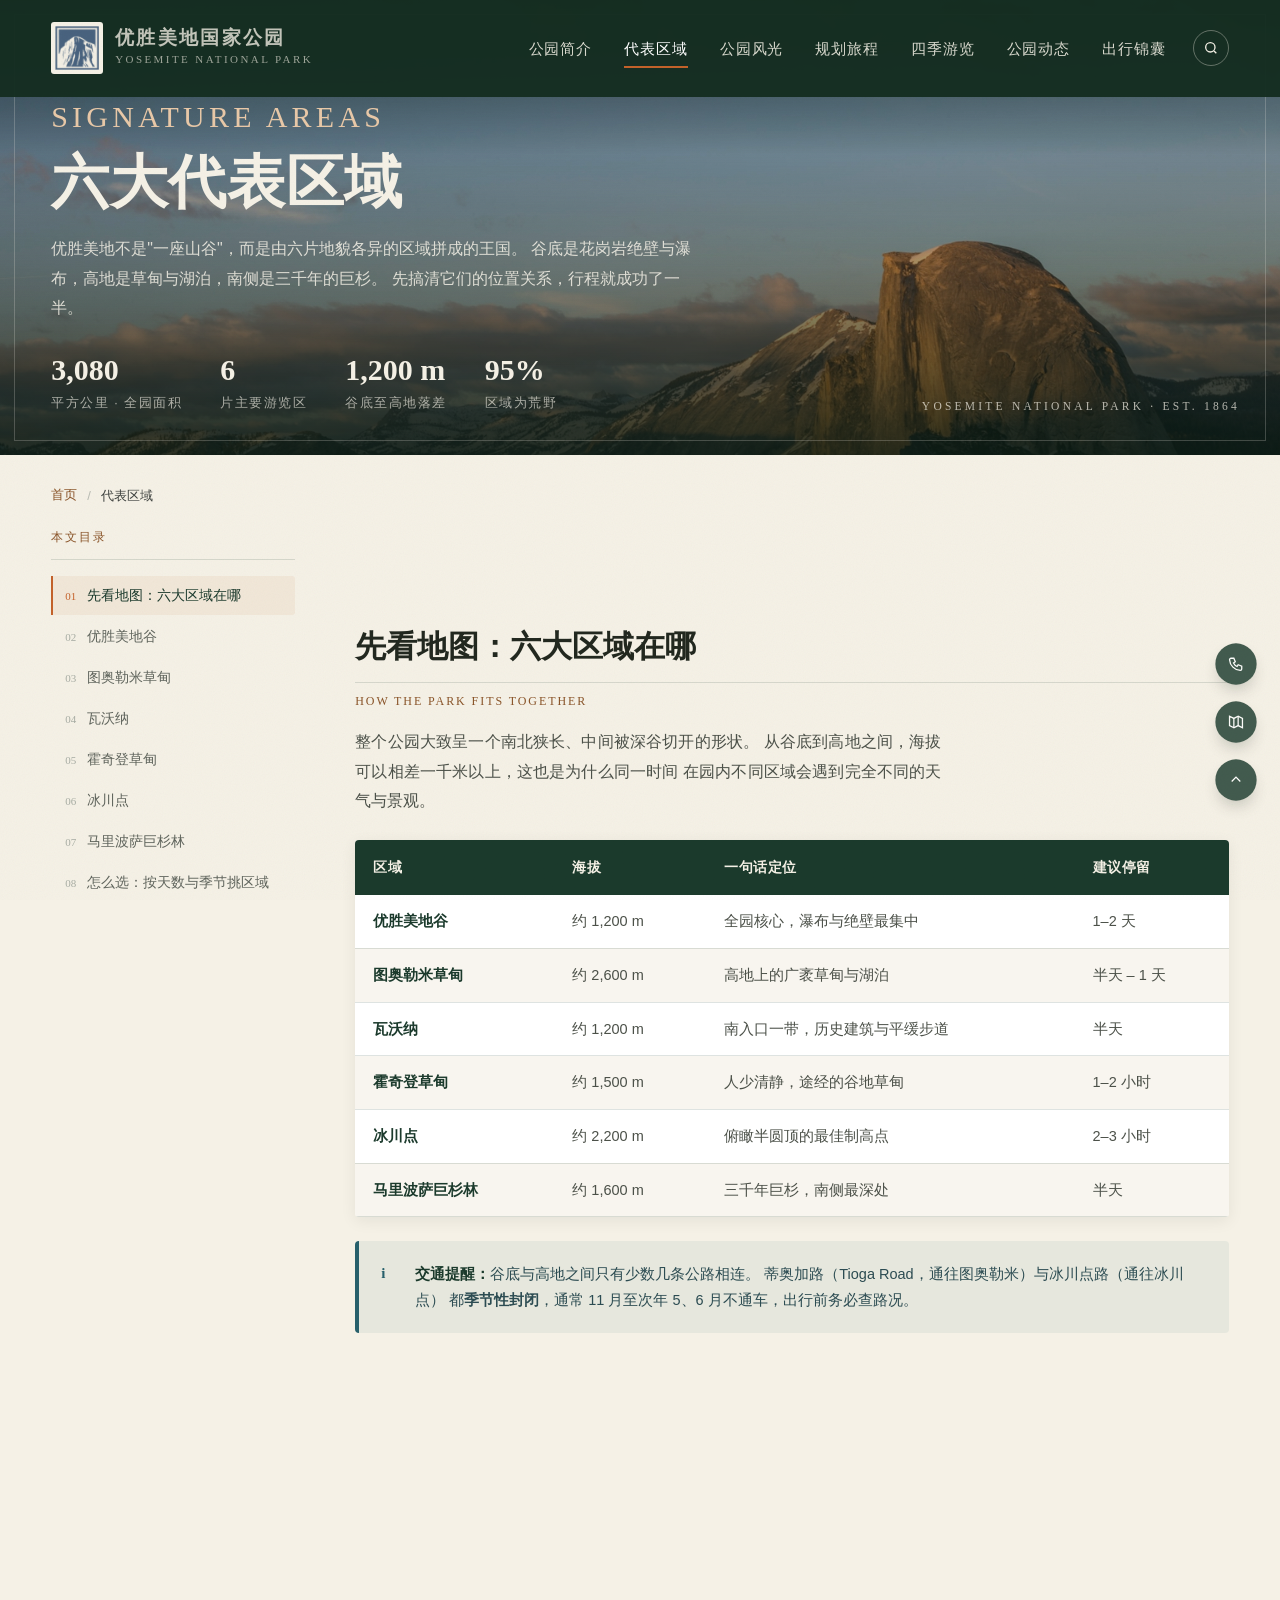
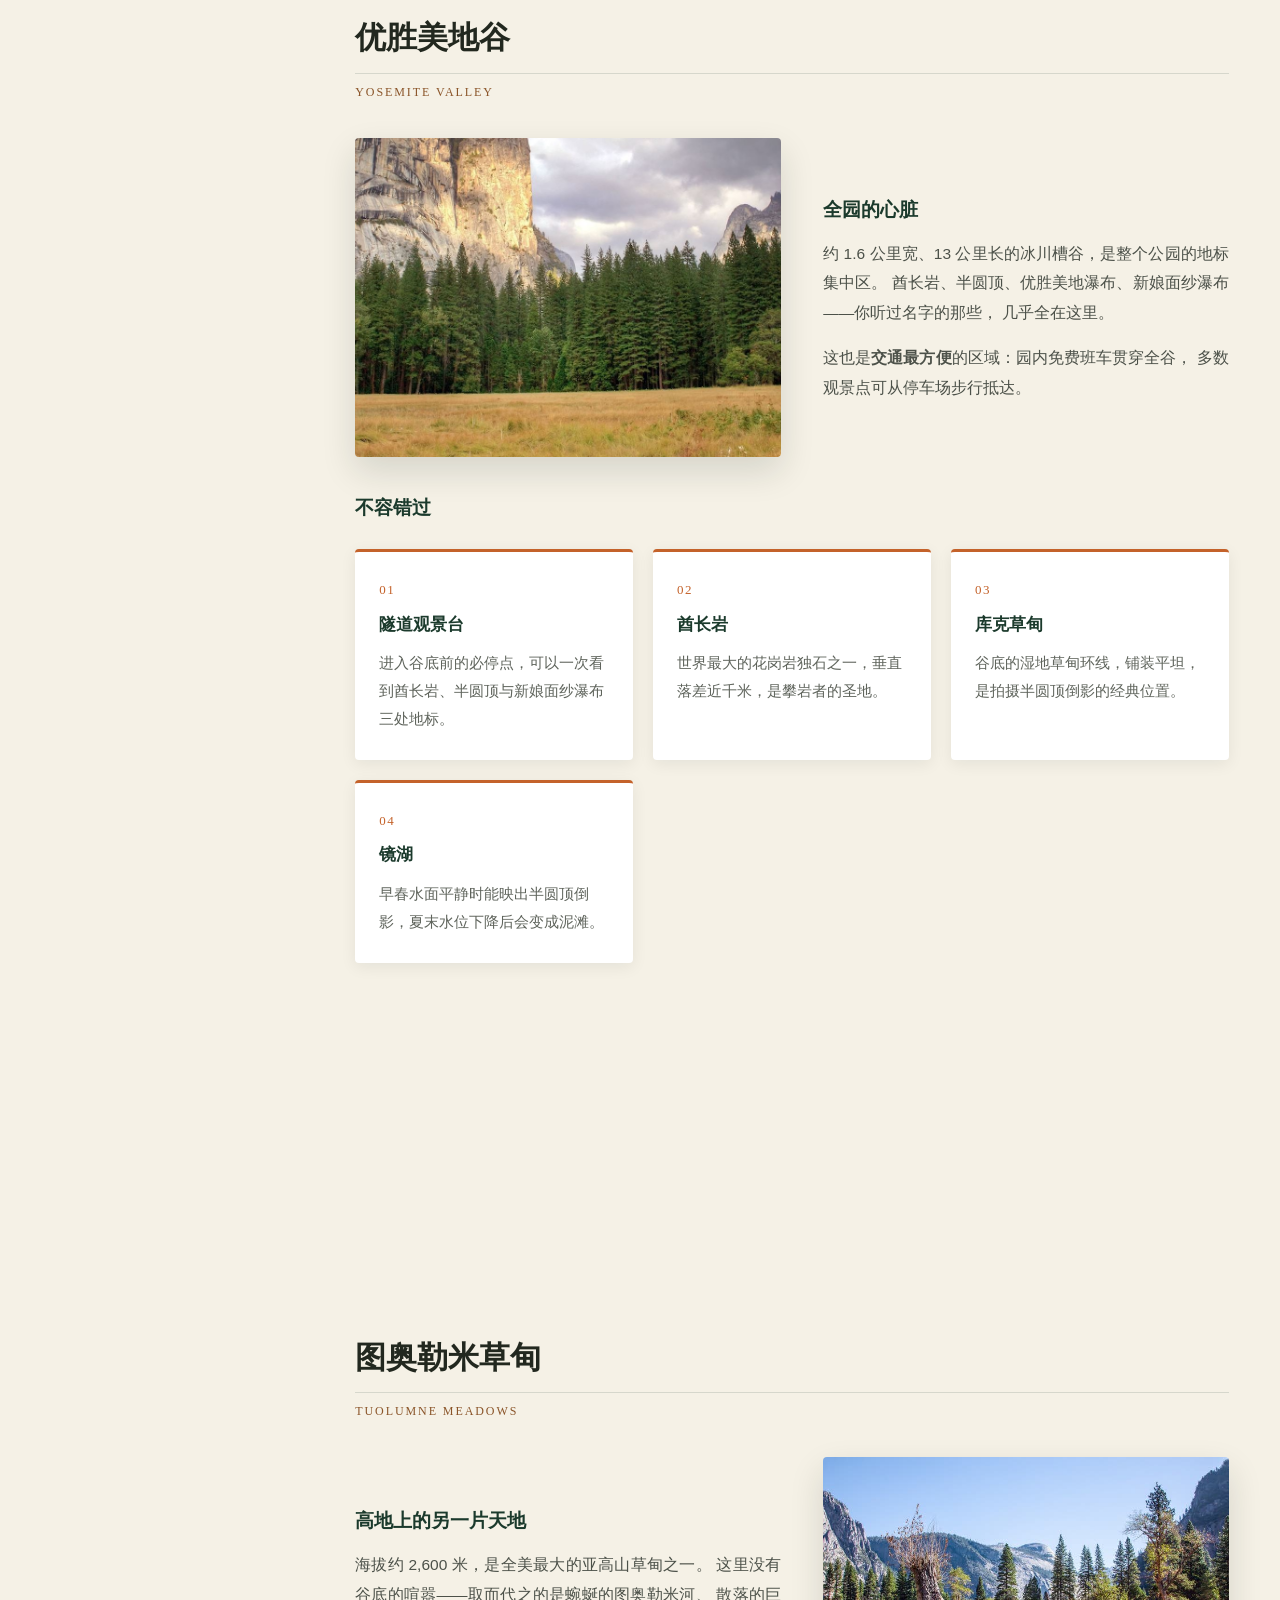
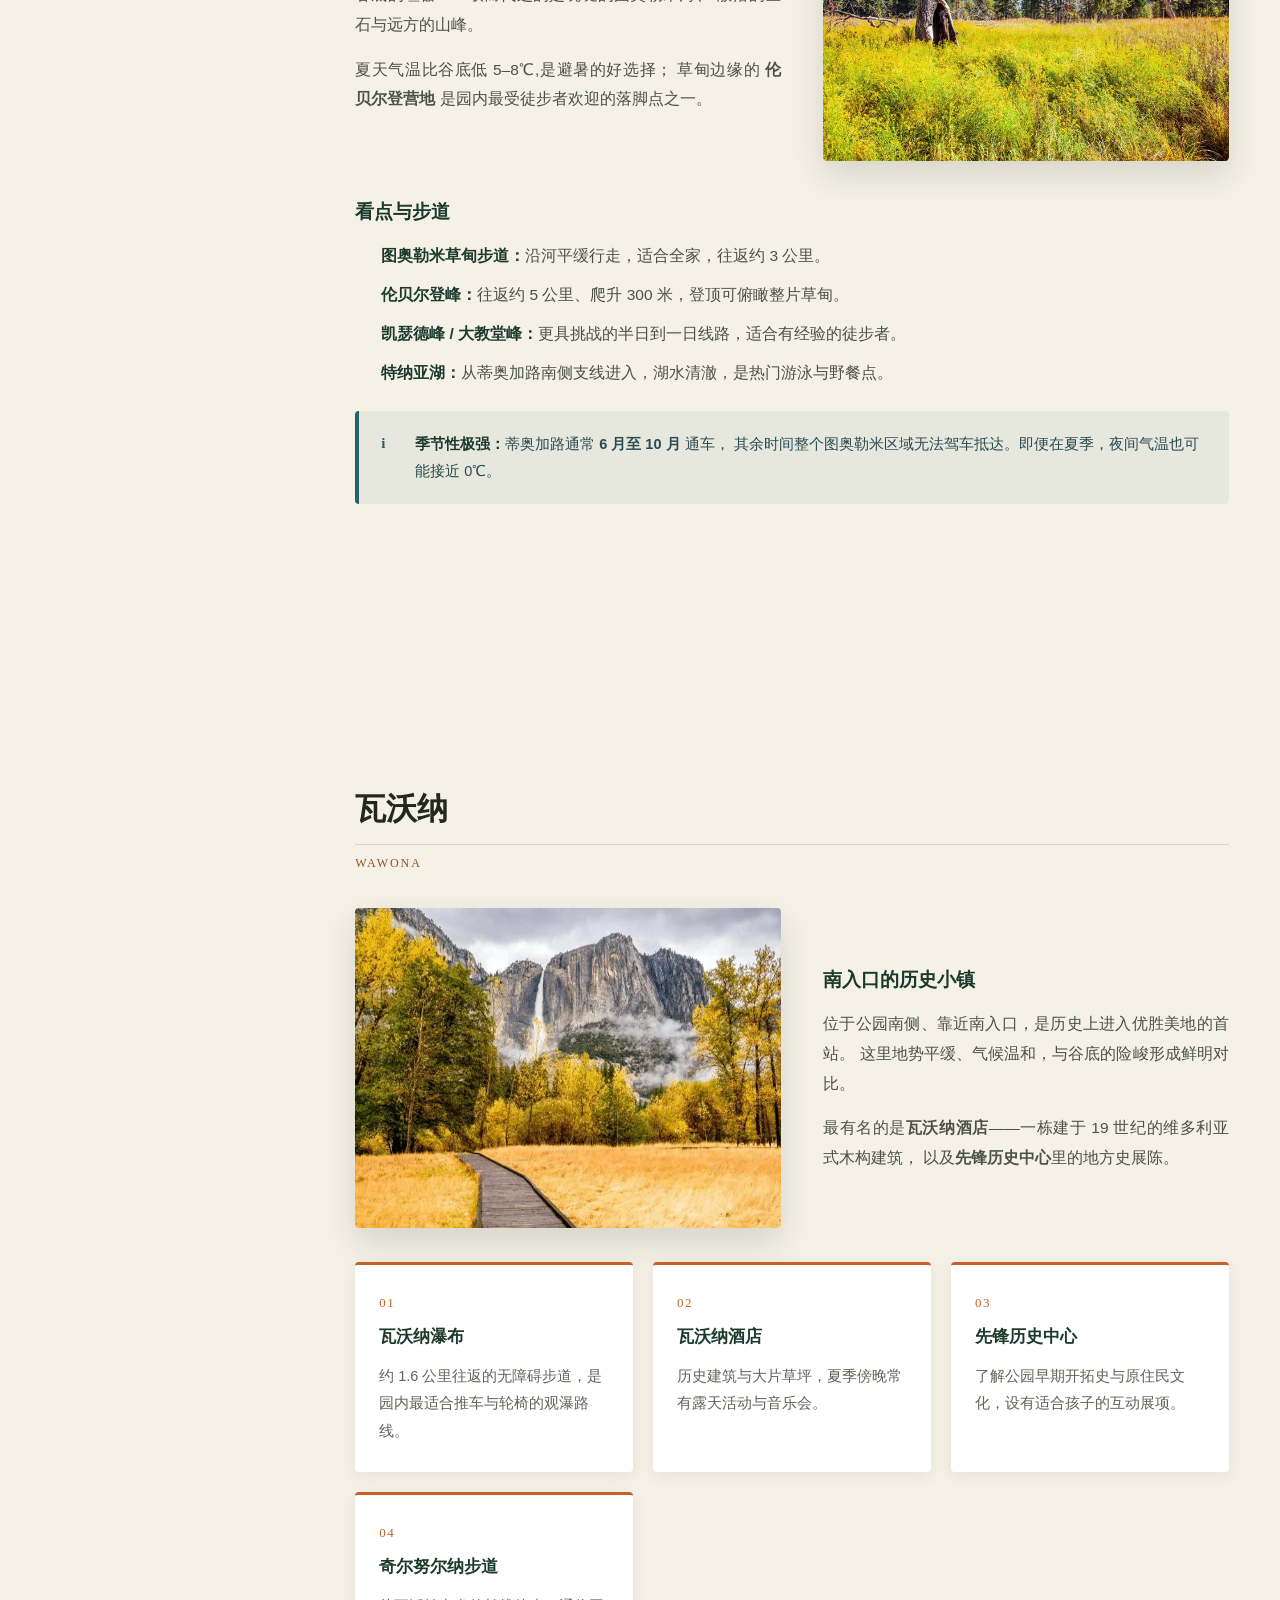
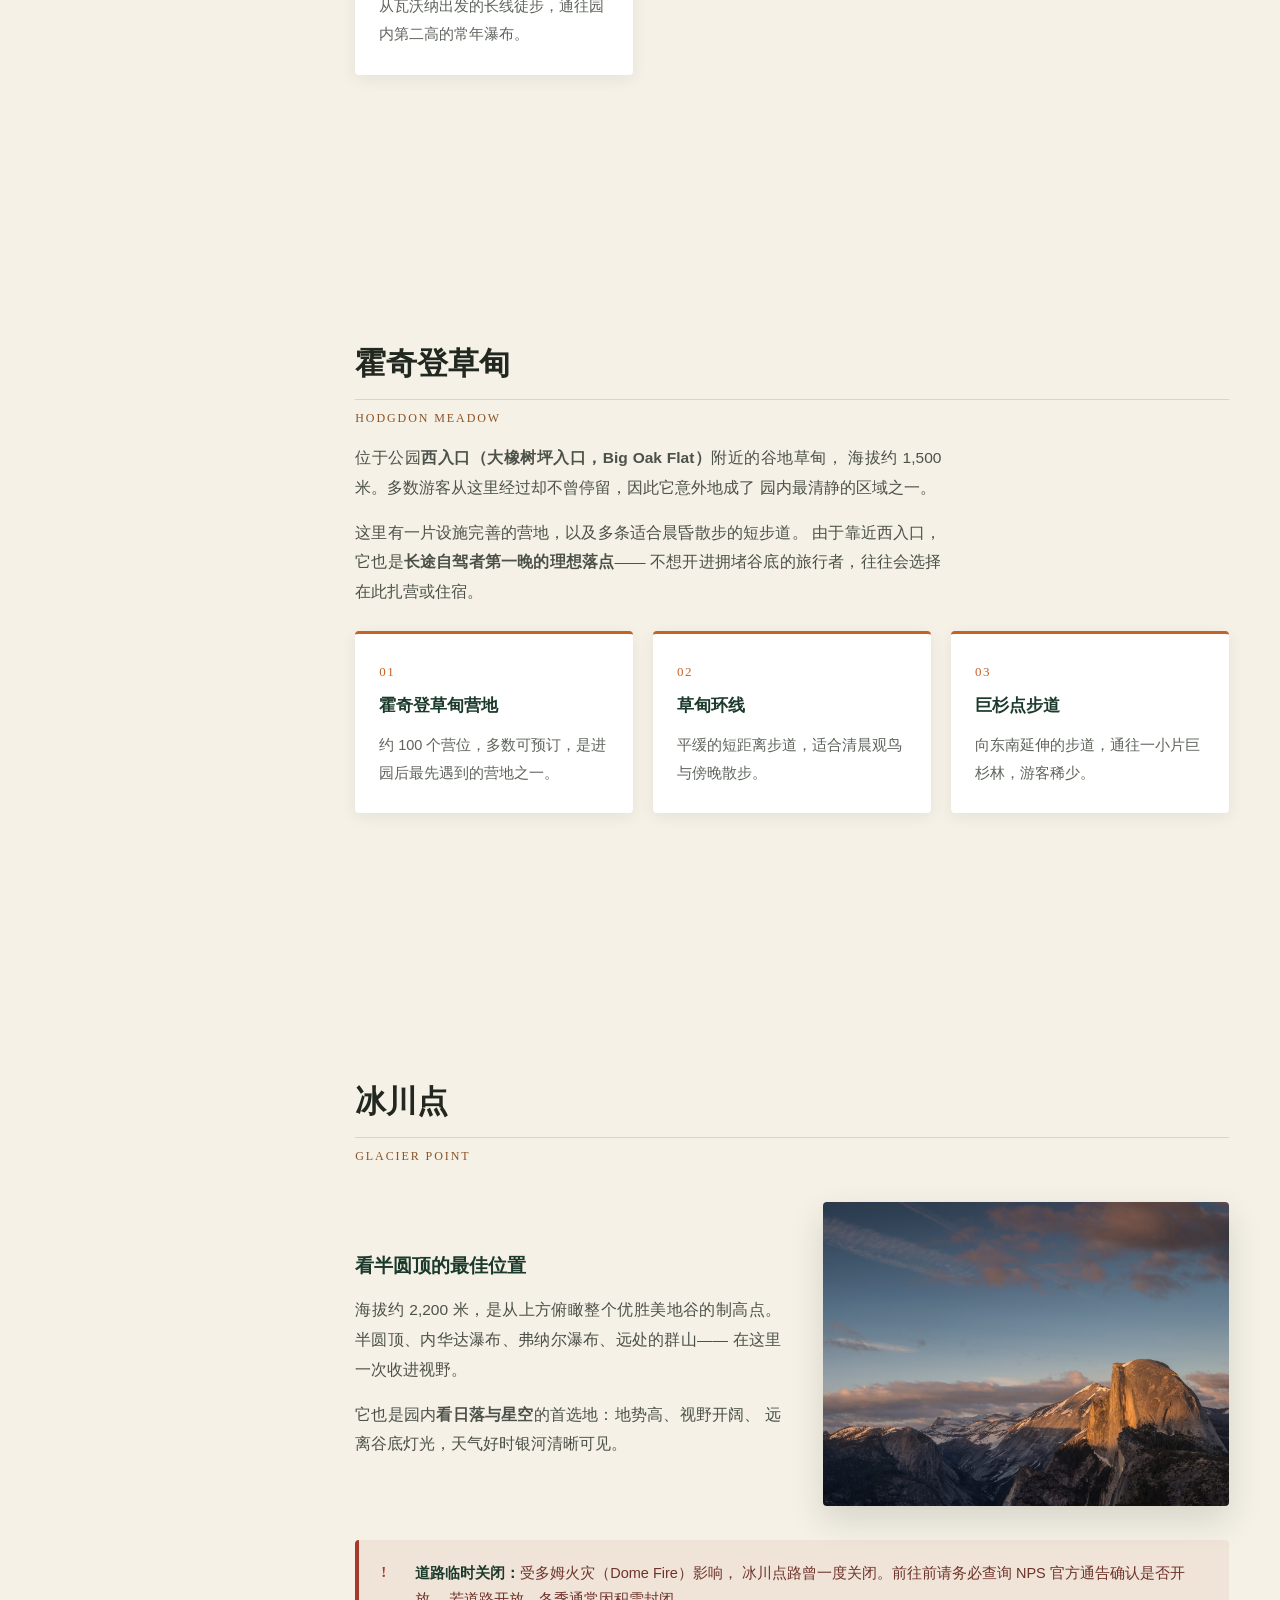
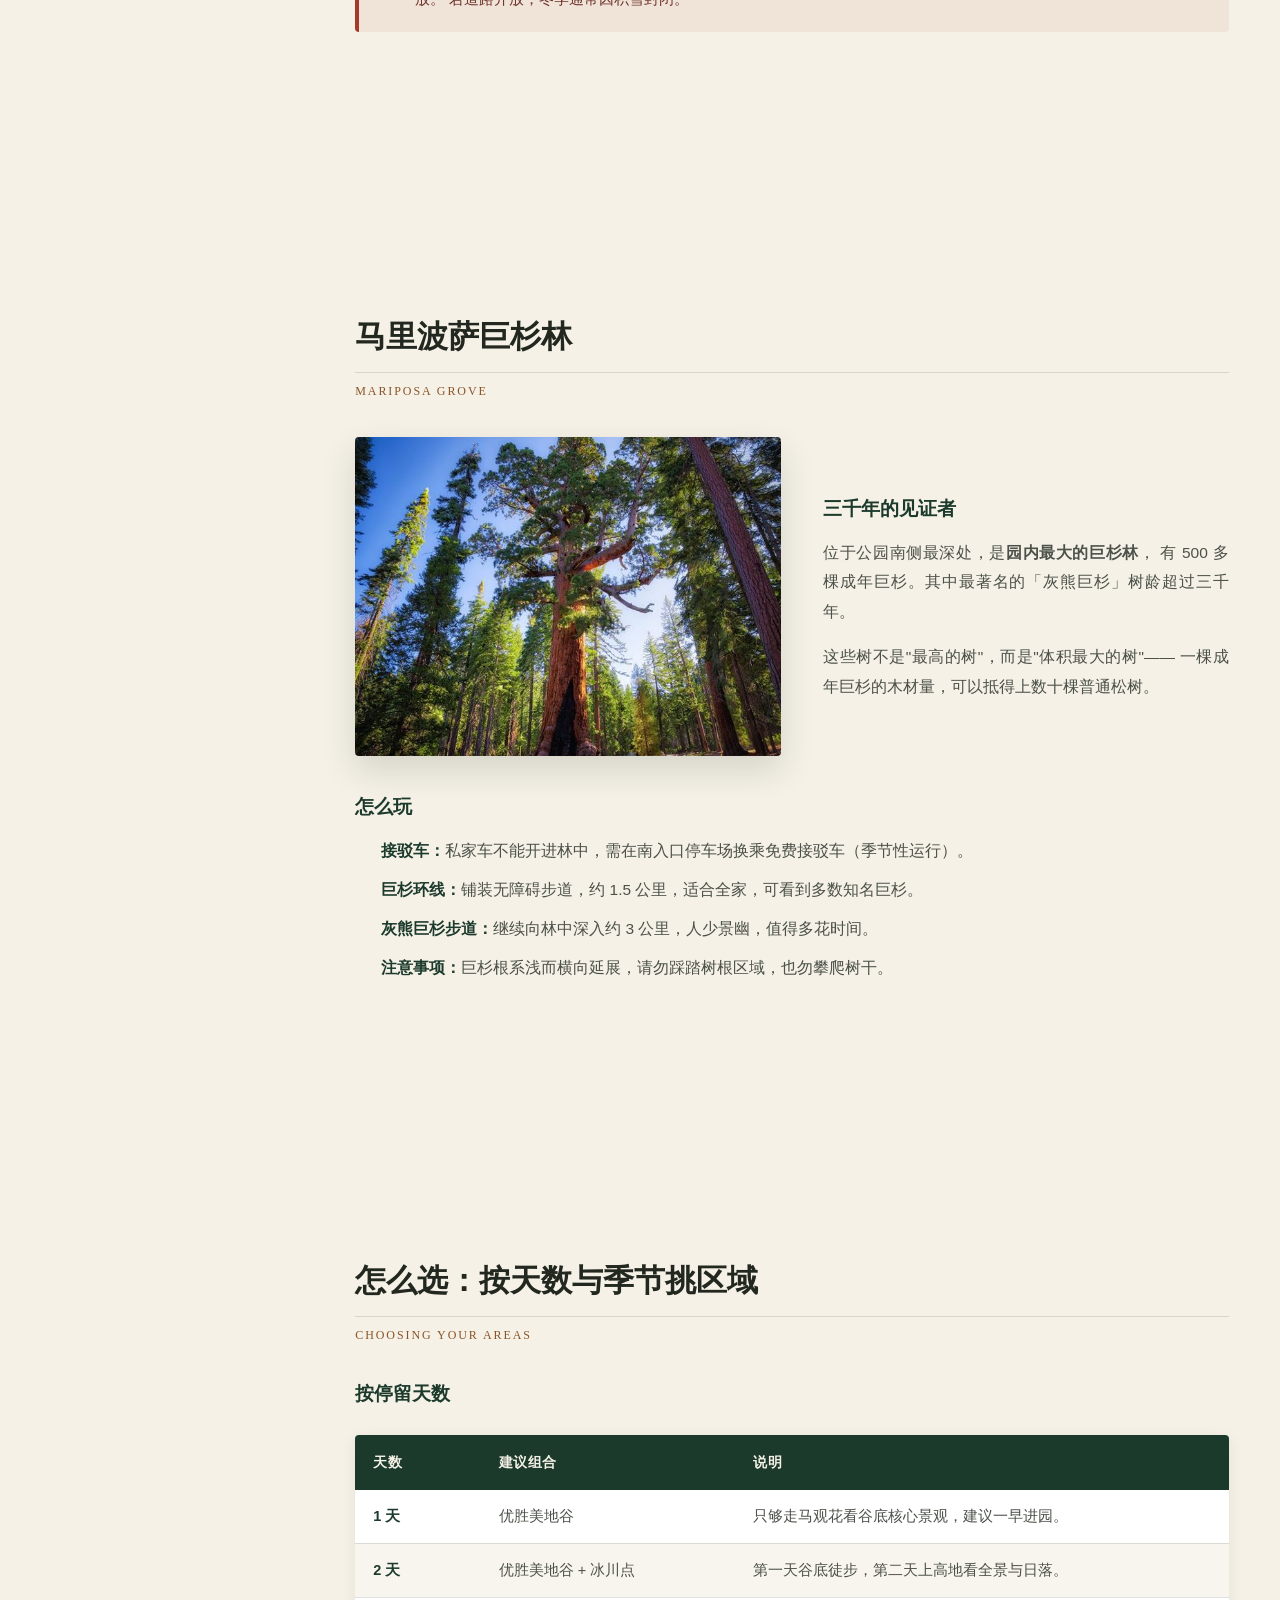
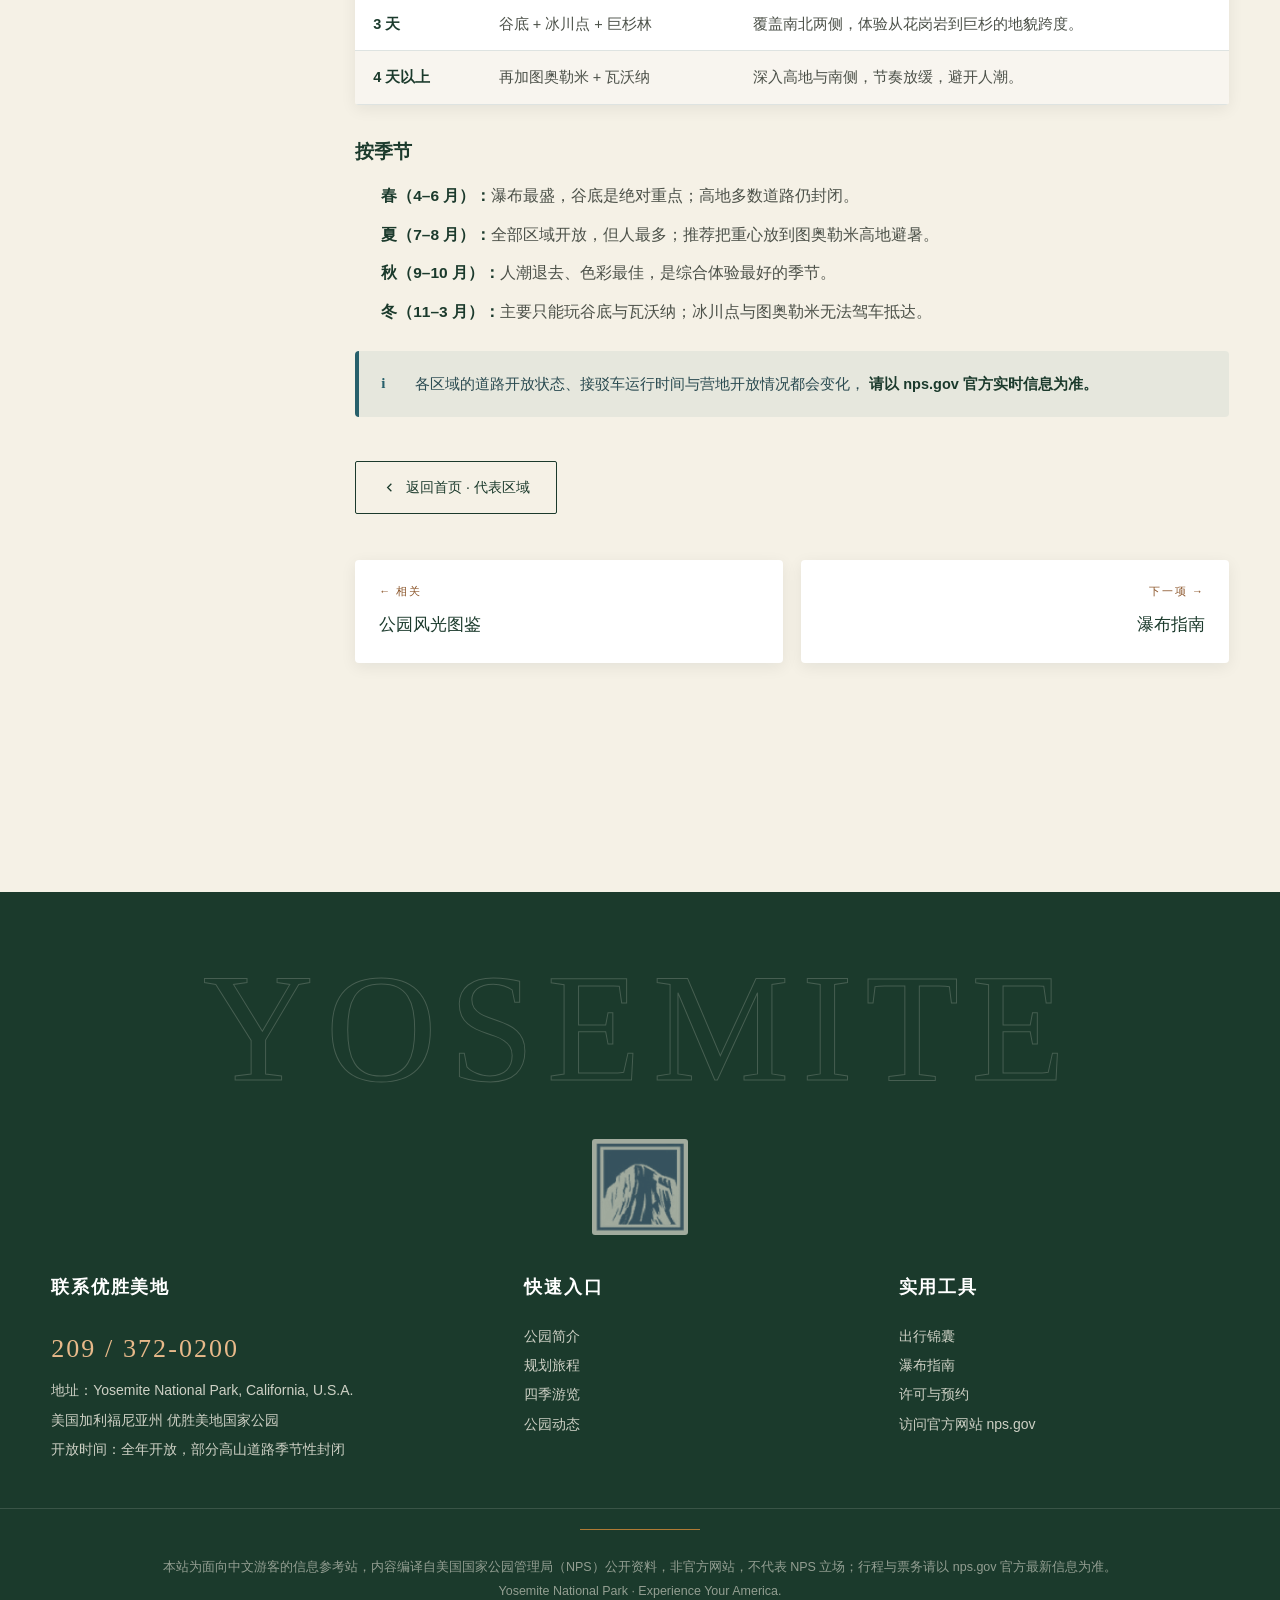
==== commit 08470b18: "Publish Yosemite National Park site (11 pages, all assets)" ====
--- a/areas.html
+++ b/areas.html
@@ -8,7 +8,7 @@
 <meta name="keywords" content="优胜美地谷,图奥勒米草甸,瓦沃纳,霍奇登草甸,冰川点,马里波萨巨杉林,Yosemite Valley">
 <meta name="author" content="翻译2401 网站：刘知函 翻译：李昊霖 巨家泽">
 <meta name="theme-color" content="#1B3A2C">
-<link rel="icon" href="data:image/svg+xml,%3Csvg xmlns='http://www.w3.org/2000/svg' viewBox='0 0 32 32'%3E%3Crect width='32' height='32' rx='6' fill='%231B3A2C'/%3E%3Cpath d='M6 24 L13 11 L17 18 L20 13 L26 24 Z' fill='%23F5F1E6'/%3E%3Ccircle cx='23' cy='8' r='2.4' fill='%23C4622A'/%3E%3C/svg%3E">
+<link rel="icon" type="image/png" href="assets/favicon.png">
 <link rel="preconnect" href="https://miaoda.feishu.cn" crossorigin>
 <link rel="stylesheet" href="https://miaoda.feishu.cn/fonts/css2?family=Marcellus&family=Noto+Serif+SC:wght@500;600;700;900&family=Noto+Sans+SC:wght@300;400;500;700&display=swap">
 <link rel="stylesheet" href="css/style.css">
@@ -30,23 +30,7 @@
 <header class="topbar is-solid">
   <div class="wrap">
     <a class="brand" href="index.html#top" aria-label="优胜美地国家公园首页">
-      <svg class="badge" viewBox="0 0 64 64" fill="none" aria-hidden="true">
-        <circle cx="32" cy="32" r="30.4" stroke="currentColor" stroke-width="1.4" opacity=".72"/>
-        <circle cx="32" cy="32" r="26.8" stroke="currentColor" stroke-width=".6" opacity=".36"/>
-        <path id="ymArcN" d="M10.39 24.13 A23 23 0 0 1 53.61 24.13" fill="none"/>
-        <text font-family="Marcellus, serif" font-size="6.1" fill="currentColor"
-              letter-spacing="1.05" opacity=".92">
-          <textPath href="#ymArcN" startOffset="50%" text-anchor="middle">YOSEMITE</textPath>
-        </text>
-        <path d="M21.5 41.6 L21.5 29.6 C21.5 22.6 26.4 17.6 32 17.6
-                 C37.6 17.6 42.5 22.6 42.5 41.6 Z" fill="currentColor" opacity=".88"/>
-        <path d="M12.6 41.6 l2.5-5.8 2.5 5.8 z" fill="currentColor" opacity=".55"/>
-        <path d="M46.4 41.6 l2.4-5.4 2.4 5.4 z" fill="currentColor" opacity=".55"/>
-        <path d="M9.6 42.1 H54.4" stroke="currentColor" stroke-width="1.1" opacity=".7"/>
-        <text x="32" y="52.6" font-family="Marcellus, serif" font-size="5.4"
-              fill="currentColor" text-anchor="middle" letter-spacing="1.05"
-              opacity=".78">EST. 1864</text>
-      </svg>
+      <img class="badge" src="assets/logo-emblem.png" alt="" aria-hidden="true" decoding="async">
       <span>
         <b>优胜美地国家公园</b>
         <span>YOSEMITE NATIONAL PARK</span>
@@ -528,23 +512,7 @@
 <footer class="footer">
   <div class="footer-watermark" aria-hidden="true">YOSEMITE</div>
   <div class="footer-badge" aria-hidden="true">
-      <svg class="badge" viewBox="0 0 64 64" fill="none" aria-hidden="true">
-        <circle cx="32" cy="32" r="30.4" stroke="currentColor" stroke-width="1.4" opacity=".72"/>
-        <circle cx="32" cy="32" r="26.8" stroke="currentColor" stroke-width=".6" opacity=".36"/>
-        <path id="ymArcF" d="M10.39 24.13 A23 23 0 0 1 53.61 24.13" fill="none"/>
-        <text font-family="Marcellus, serif" font-size="6.1" fill="currentColor"
-              letter-spacing="1.05" opacity=".92">
-          <textPath href="#ymArcF" startOffset="50%" text-anchor="middle">YOSEMITE</textPath>
-        </text>
-        <path d="M21.5 41.6 L21.5 29.6 C21.5 22.6 26.4 17.6 32 17.6
-                 C37.6 17.6 42.5 22.6 42.5 41.6 Z" fill="currentColor" opacity=".88"/>
-        <path d="M12.6 41.6 l2.5-5.8 2.5 5.8 z" fill="currentColor" opacity=".55"/>
-        <path d="M46.4 41.6 l2.4-5.4 2.4 5.4 z" fill="currentColor" opacity=".55"/>
-        <path d="M9.6 42.1 H54.4" stroke="currentColor" stroke-width="1.1" opacity=".7"/>
-        <text x="32" y="52.6" font-family="Marcellus, serif" font-size="5.4"
-              fill="currentColor" text-anchor="middle" letter-spacing="1.05"
-              opacity=".78">EST. 1864</text>
-      </svg>
+      <img class="badge" src="assets/logo-emblem.png" alt="" aria-hidden="true" decoding="async">
   </div>
   <div class="wrap footer-grid">
     <div>
--- a/css/motion.css
+++ b/css/motion.css
@@ -387,13 +387,17 @@
   box-shadow: 0 2px 26px rgba(10, 22, 16, .3);
 }
 
-/* 顶栏内部元素的随动缩放 */
-.topbar .brand svg {
+/* 顶栏内部元素的随动缩放
+   徽章已从内联 <svg> 换成官方 <img>，所以两条规则都要带上 img.badge，
+   否则滚动收缩时徽章不会跟着变小。 */
+.topbar .brand svg,
+.topbar .brand img.badge {
   transition: width .45s cubic-bezier(.22, .61, .36, 1),
               height .45s cubic-bezier(.22, .61, .36, 1);
 }
 
-.topbar.is-compact .brand svg {
+.topbar.is-compact .brand svg,
+.topbar.is-compact .brand img.badge {
   width: 34px;
   height: 34px;
 }
--- a/css/design-upgrade.css
+++ b/css/design-upgrade.css
@@ -283,6 +283,20 @@
   width:clamp(72px,8vw,96px); height:clamp(72px,8vw,96px);
   color:rgba(245,241,230,.46);
 }
+
+/* 官方徽章（<img>）—— 垫米白底板
+   官方 logo 是石板蓝 #406070，直接放在深松林绿 #1B3A2C 上对比度太低会发闷，
+   所以垫一层米白底板：既保留官方配色，看起来又像一枚官方徽章。
+   （想要米白单色版：删掉 background，给 img 加
+     filter:brightness(0) invert(1) 即可。） */
+img.badge{
+  object-fit:contain;
+  background:var(--du-cream);
+  border-radius:3px;
+  padding:4px;
+}
+/* 页脚徽章原本是 46% 米白的水印感，换成官方图标后略提亮，保持克制但看得清 */
+.footer-badge img.badge{ opacity:.62; }
 
 /* ---------- 顶部阅读进度细线 ---------- */
 .read-progress{
@@ -562,6 +576,27 @@
   transition:opacity .35s ease, visibility .35s ease, transform .3s ease;
 }
 
+/* ---------- 住宿卡片：英文名 + 位置/季节元信息 ----------
+   与瀑布卡的 .fi-en 属同一套语汇（拉丁字母 + 字距 + 赭色），
+   让「园内住宿」9 张卡片在信息密度更高时仍然读得顺。 */
+.info-card .en-name{
+  font-family:var(--latin);
+  font-size:11.5px;
+  letter-spacing:.12em;
+  text-transform:uppercase;
+  color:var(--sequoia);
+  margin:-4px 0 8px;
+}
+.info-card .meta{
+  font-size:13px;
+  line-height:1.6;
+  color:#6d736a;
+  letter-spacing:.02em;
+  margin:0 0 10px;
+  padding-bottom:10px;
+  border-bottom:1px solid rgba(27,58,44,.10);
+}
+
 @media (max-width:900px){
   /* 窄屏收敛导语的角标与内边距，避免框太占地方 */
   .about-lead{ padding:20px 18px; margin:22px 0 18px; }
